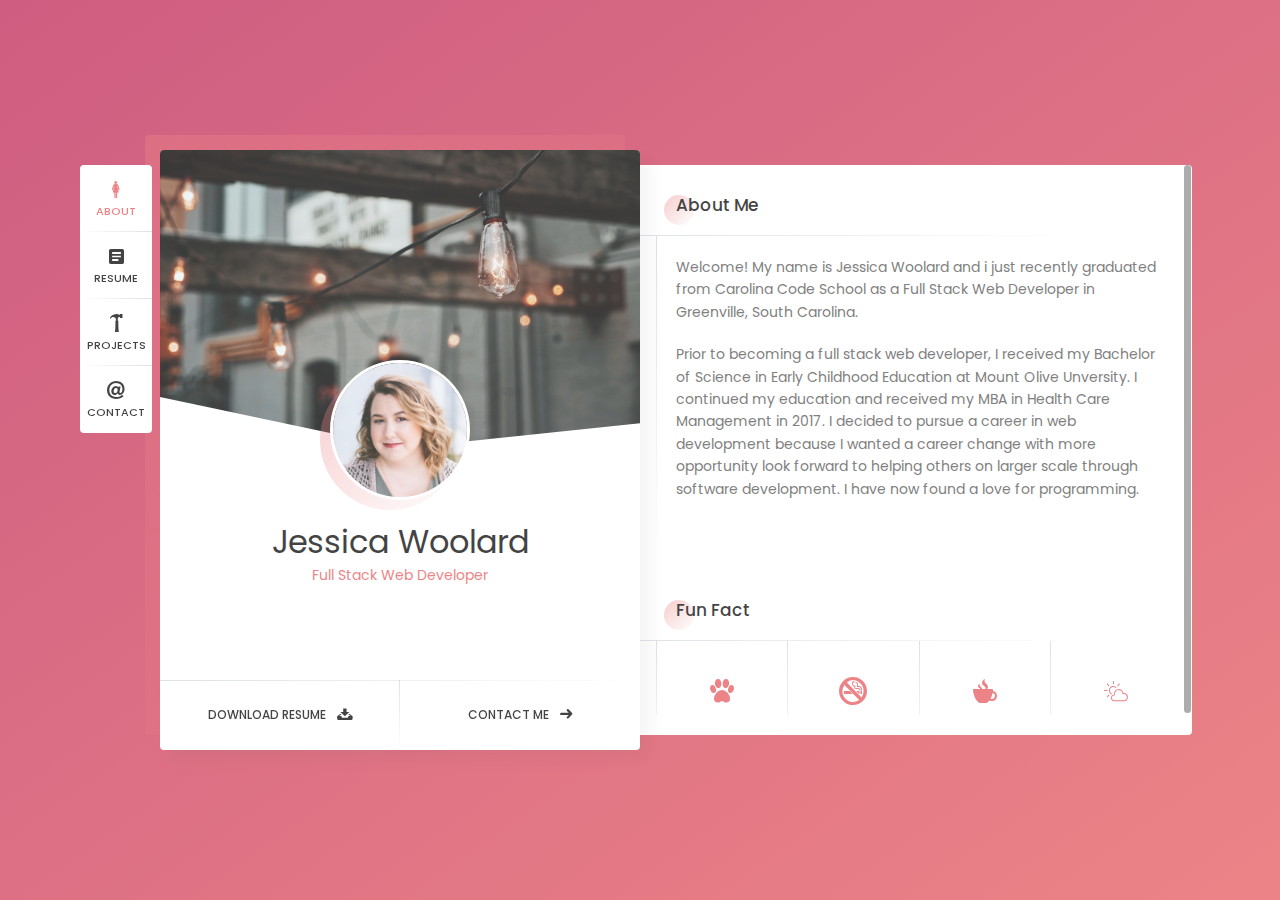
==== index.html @ c2c230a9 "first commit" ====
<!DOCTYPE html>
<html lang="en">
    <head>

        <!--
            Basic
        -->
        <meta charset="UTF-8"/>
        <meta http-equiv="X-UA-Compatible" content="IE=edge">
        <title>Jessica Woolard Portfolio</title>
        <meta name="viewport" content="width=device-width, initial-scale=1, maximum-scale=1"/>
        <meta name="description" content="vCard & Resume Template"/>
        <meta name="keywords" content="vcard, resposnive, resume, personal, card, cv, cards, portfolio"/>
        <meta name="author" content="beshleyua"/>

        <!--
            Load Fonts
        -->
        <link href="https://fonts.googleapis.com/css?family=Poppins:100,100i,200,200i,300,300i,400,400i,500,500i,600,600i,700,700i,800,800i,900,900i"
              rel="stylesheet">
        <link rel="stylesheet" href="https://use.fontawesome.com/releases/v5.0.9/css/all.css"
              integrity="sha384-5SOiIsAziJl6AWe0HWRKTXlfcSHKmYV4RBF18PPJ173Kzn7jzMyFuTtk8JA7QQG1"
              crossorigin="anonymous">

        <!--
            Load CSS
        -->
        <link rel="stylesheet" href="css/basic.css"/>
        <link rel="stylesheet" href="css/layout.css"/>
        <link rel="stylesheet" href="css/blogs.css"/>
        <link rel="stylesheet" href="css/ionicons.css"/>
        <link rel="stylesheet" href="css/magnific-popup.css"/>
        <link rel="stylesheet" href="css/animate.css"/>
        <link rel="stylesheet" href="css/gradient.css"/>
        <link rel="stylesheet" href="css/owl.carousel.css"/>

        <!--
            Template Colors
        -->
        <!--<link rel="stylesheet" href="css/template-colors/green.css" />-->
        <!--<link rel="stylesheet" href="css/template-colors/blue.css" />-->
        <!--<link rel="stylesheet" href="css/template-colors/orange.css" />-->
        <!--<link rel="stylesheet" href="css/template-colors/pink.css" />-->
        <!--<link rel="stylesheet" href="css/template-colors/purple.css" />-->
        <link rel="stylesheet" href="css/red.css"/>

        <!--[if lt IE 9]>
        <script src="http://css3-mediaqueries-js.googlecode.com/svn/trunk/css3-mediaqueries.js"></script>
        <script src="http://html5shim.googlecode.com/svn/trunk/html5.js"></script>
        <![endif]-->

        <!--
            Favicons
        -->
        <link rel="shortcut icon" href="images/favicons/favicon.ico">

    </head>

    <body>
        <div class="page">

            <!-- preloader -->
            <div class="preloader">
                <div class="centrize full-width">
                    <div class="vertical-center">
                        <div class="spinner">
                            <div class="double-bounce1"></div>
                            <div class="double-bounce2"></div>
                        </div>
                    </div>
                </div>
            </div>

            <!-- background -->
            <div class="background gradient">
                <ul class="bg-bubbles">
                    <li></li>
                    <li></li>
                    <li></li>
                    <li></li>
                    <li></li>
                    <li></li>
                    <li></li>
                    <li></li>
                    <li></li>
                    <li></li>
                </ul>
            </div>

            <!--
                Container
            -->
            <div class="container opened" data-animation-in="fadeInLeft" data-animation-out="fadeOutLeft">

                <!--
                    Header
                -->
                <header class="header">

                    <!-- menu -->
                    <div class="top-menu">
                        <ul>
                            <li class="active">
                                <a href="#about-card">
                                    <span class="icon ion-woman"></span>
                                    <span class="link">About</span>
                                </a>
                            </li>
                            <li>
                                <a href="#resume-card">
                                    <span class="icon ion-android-list"></span>
                                    <span class="link">Resume</span>
                                </a>
                            </li>
                            <li>
                                <a href="#projects-card">
                                    <span class="icon ion-hammer"></span>
                                    <span class="link">Projects</span>
                                </a>
                            </li>
                            <!--<li>-->
                                <!--<a href="#techstack-card">-->
                                    <!--<span class="icon ion-social-buffer"></span>-->
                                    <!--<span class="link">Tech Stack</span>-->
                                <!--</a>-->
                            <!--</li>-->
                            <!--<li>-->
                                <!--<a href="#blog-card">-->
                                    <!--<span class="icon ion-chatbox-working"></span>-->
                                    <!--<span class="link">Blog</span>-->
                                <!--</a>-->
                            <!--</li>-->
                            <li>
                                <a href="#contacts-card">
                                    <span class="icon ion-at"></span>
                                    <span class="link">Contact</span>
                                </a>
                            </li>
                        </ul>
                    </div>

                </header>

                <!--
                    Card - Started
                -->
                <div class="card-started" id="home-card">

                    <!--
                        Profile
                    -->
                    <div class="profile">

                        <!-- profile image -->
                        <div class="slide" style="background-image: url(images/bg.jpg);"></div>

                        <!-- profile photo -->
                        <div class="image">
                            <img src="images/jessica-profile-pic.jpg" alt=""/>
                        </div>

                        <!-- profile titles -->
                        <div class="title">Jessica Woolard</div>
                        <div class="subtitle">Full Stack Web Developer</div>

                        <!-- profile socials -->
                        <div class="social">
                            <a target="_blank" href="https://www.linkedin.com/in/jessica-woolard-0b9a3361/"><span
                                    class="fab fa-linkedin-in"></span></a>
                            <a target="_blank" href="https://twitter.com/jessicawoolard"><span
                                    class="fab fa-twitter"></span></a>
                            <a target="_blank" href="https://github.com/jessicawoolard"><span
                                    class="fab fa-github"></span></a>
                            <!--<a target="_blank" href="https://www.spotify.com/"><span class="fab fa-spotify"></span></a>-->
                            <!--<a target="_blank" href="https://stackoverflow.com/"><span class="fab fa-stack-overflow"></span></a>-->
                        </div>

                        <!-- profile buttons -->
                        <div class="lnks">
                            <a href="files/resume.png" class="lnk" target="_blank">
                                <span class="text">Download Resume</span>
                                <span class="ion ion-archive"></span>
                            </a>
                            <a href="#" class="lnk discover">
                                <span class="text">Contact Me</span>
                                <span class="ion ion-arrow-right-c"></span>
                            </a>
                        </div>

                    </div>

                </div>

                <!--
                    Card - About
                -->
                <div class="card-inner animated active" id="about-card">
                    <div class="card-wrap">

                        <!--
                            About
                        -->
                        <div class="content about">

                            <!-- title -->
                            <div class="title">About Me</div>

                            <!-- content -->
                            <div class="row">
                                <div class="col col-d-12 col-t-12 col-m-12 border-line-v">
                                    <div class="text-box">
                                        <p>
                                            Welcome! My name is Jessica Woolard and i just recently graduated from Carolina Code School as a Full Stack Web Developer in Greenville, South Carolina.
                                        </p>
                                        <p>
                                            Prior to becoming a full stack web developer, I received my Bachelor of Science in Early Childhood Education at Mount Olive Unversity. I continued my education and received my MBA in Health Care Management in 2017. I decided to pursue a career in web development because I wanted a career change with more opportunity look forward to helping others on larger scale through software development. I have now found a love for programming.
                                        </p>
                                    </div>
                                    <!--<div class="info-list">-->
                                    <!--<ul>-->
                                    <!--<li><strong>Age . . . . .</strong> 31</li>-->
                                    <!--<li><strong>Residence . . . . .</strong> USA</li>-->
                                    <!--<li><strong>Freelance . . . . .</strong> Available</li>-->
                                    <!--<li><strong>Address . . . . .</strong> California, USA</li>-->
                                    <!--</ul>-->
                                    <!--</div>-->
                                </div>
                                <div class="clear"></div>
                            </div>

                        </div>

                        <!--
                            Services
                        -->
                        <!--<div class="content services">-->

                        <!--&lt;!&ndash; title &ndash;&gt;-->
                        <!--<div class="title">My Services</div>-->

                        <!--&lt;!&ndash; content &ndash;&gt;-->
                        <!--<div class="row service-items border-line-v">-->

                        <!--&lt;!&ndash; service item &ndash;&gt;-->
                        <!--<div class="col col-d-6 col-t-6 col-m-12 border-line-h">-->
                        <!--<div class="service-item">-->
                        <!--<div class="icon"><span class="ion ion-code"></span></div>-->
                        <!--<div class="name">Web Development</div>-->
                        <!--<p>-->
                        <!--Modern and mobile-ready website that will help you -->
                        <!--reach all of your marketing.-->
                        <!--</p>-->
                        <!--</div>-->
                        <!--</div>-->

                        <!--&lt;!&ndash; service item &ndash;&gt;-->
                        <!--<div class="col col-d-6 col-t-6 col-m-12 border-line-h">-->
                        <!--<div class="service-item">-->
                        <!--<div class="icon"><span class="ion ion-music-note"></span></div>-->
                        <!--<div class="name">Music Writing</div>-->
                        <!--<p>-->
                        <!--Music copying, transcription, arranging and composition services.-->
                        <!--</p>-->
                        <!--</div>-->
                        <!--</div>-->

                        <!--&lt;!&ndash; service item &ndash;&gt;-->
                        <!--<div class="col col-d-6 col-t-6 col-m-12">-->
                        <!--<div class="service-item">-->
                        <!--<div class="icon"><span class="ion ion-speakerphone"></span></div>-->
                        <!--<div class="name">Advetising</div>-->
                        <!--<p>-->
                        <!--Advertising services include television, radio, print, mail and web.-->
                        <!--</p>-->
                        <!--</div>-->
                        <!--</div>-->

                        <!--&lt;!&ndash; service item &ndash;&gt;-->
                        <!--<div class="col col-d-6 col-t-6 col-m-12">-->
                        <!--<div class="service-item">-->
                        <!--<div class="icon"><span class="ion ion-ios-game-controller-b"></span></div>-->
                        <!--<div class="name">Game Development</div>-->
                        <!--<p>-->
                        <!--Developing memorable and unique mobile android, ios games.-->
                        <!--</p>-->
                        <!--</div>-->
                        <!--</div>-->

                        <!--<div class="clear"></div>-->
                        <!--</div>-->

                        <!--</div>-->

                        <!--
                            Price Tables
                        -->
                        <!--<div class="content pricing">-->

                        <!--&lt;!&ndash; title &ndash;&gt;-->
                        <!--<div class="title">Pricing</div>-->

                        <!--&lt;!&ndash; content &ndash;&gt;-->
                        <!--<div class="row pricing-items">-->

                        <!--&lt;!&ndash; pricing item &ndash;&gt;-->
                        <!--<div class="col col-d-6 col-t-6 col-m-12 border-line-v">-->
                        <!--<div class="pricing-item">-->
                        <!--<div class="icon"><i class="ion ion-speedometer speed-basic"></i></div>-->
                        <!--<div class="name">Basic</div>-->
                        <!--<div class="amount">-->
                        <!--<span class="dollar">$</span>-->
                        <!--<span class="number">22</span>-->
                        <!--<span class="period">hour</span>-->
                        <!--</div>-->
                        <!--<div class="feature-list">-->
                        <!--<ul>-->
                        <!--<li>Web Development</li>-->
                        <!--<li>Advetising</li>-->
                        <!--<li>Game Development</li>-->
                        <!--<li class="disable">Music Writing</li>-->
                        <!--<li class="disable">Photography <strong>new</strong></li>-->
                        <!--</ul>-->
                        <!--</div>-->
                        <!--<div class="lnks">-->
                        <!--<a href="#" class="lnk">-->
                        <!--<span class="text">Buy Basic</span>-->
                        <!--<i class="ion ion-speedometer speed-basic"></i>-->
                        <!--</a>-->
                        <!--</div>-->
                        <!--</div>-->
                        <!--</div>-->

                        <!--&lt;!&ndash; pricing item &ndash;&gt;-->
                        <!--<div class="col col-d-6 col-t-6 col-m-12 border-line-v">-->
                        <!--<div class="pricing-item">-->
                        <!--<div class="icon"><i class="ion ion-speedometer"></i></div>-->
                        <!--<div class="name">Pro</div>-->
                        <!--<div class="amount">-->
                        <!--<span class="dollar">$</span>-->
                        <!--<span class="number">48</span>-->
                        <!--<span class="period">hour</span>-->
                        <!--</div>-->
                        <!--<div class="feature-list">-->
                        <!--<ul>-->
                        <!--<li>Web Development</li>-->
                        <!--<li>Advetising</li>-->
                        <!--<li>Game Development</li>-->
                        <!--<li>Music Writing</li>-->
                        <!--<li>Photography <strong>new</strong></li>-->
                        <!--</ul>-->
                        <!--</div>-->
                        <!--<div class="lnks">-->
                        <!--<a href="#" class="lnk">-->
                        <!--<span class="text">Buy Pro</span>-->
                        <!--<i class="ion ion-speedometer"></i>-->
                        <!--</a>-->
                        <!--</div>-->
                        <!--</div>-->
                        <!--</div>-->

                        <!--<div class="clear"></div>-->
                        <!--</div>-->

                        <!--</div>-->

                        <!--
                            Fun Fact
                        -->
                        <div class="content fuct">

                            <!-- title -->
                            <div class="title">Fun Fact</div>

                            <!-- content -->
                            <div class="row fuct-items">

                                <!-- fuct item -->
                                <div class="col col-d-3 col-t-3 col-m-6 border-line-v">
                                    <div class="fuct-item">
                                        <div class="icon"><span class="ion ion-ios-paw"></span></div>
                                        <div class="name">Love cats</div>
                                    </div>
                                </div>

                                <!-- fuct item -->
                                <div class="col col-d-3 col-t-3 col-m-6 border-line-v">
                                    <div class="fuct-item">
                                        <div class="icon"><span class="ion ion-no-smoking"></span></div>
                                        <div class="name">Graduated from D.A.R.E.</div>
                                    </div>
                                </div>

                                <!-- fuct item -->
                                <div class="col col-d-3 col-t-3 col-m-6 border-line-v">
                                    <div class="fuct-item">
                                        <div class="icon"><span class="ion ion-coffee"></span></div>
                                        <div class="name">Run on Coffee</div>
                                    </div>
                                </div>

                                <!-- fuct item -->
                                <div class="col col-d-3 col-t-3 col-m-6 border-line-v">
                                    <div class="fuct-item">
                                        <div class="icon"><span class="ion ion-ios-partlysunny-outline"></span></div>
                                        <div class="name">Love to Sleep</div>
                                    </div>
                                </div>

                                <div class="clear"></div>
                            </div>

                        </div>

                        <!--
                            Clients
                        -->
                        <!--<div class="content clients">-->

                        <!--&lt;!&ndash; title &ndash;&gt;-->
                        <!--<div class="title">Clients</div>-->

                        <!--&lt;!&ndash; content &ndash;&gt;-->
                        <!--<div class="row client-items">-->

                        <!--&lt;!&ndash; client item &ndash;&gt;-->
                        <!--<div class="col col-d-3 col-t-3 col-m-6 border-line-v">-->
                        <!--<div class="client-item">-->
                        <!--<div class="image">-->
                        <!--<a target="_blank" href="https://www.google.com">-->
                        <!--<img src="images/clients/client_1.png" alt="" />-->
                        <!--</a>-->
                        <!--</div>-->
                        <!--</div>-->
                        <!--</div>-->

                        <!--&lt;!&ndash; client item &ndash;&gt;-->
                        <!--<div class="col col-d-3 col-t-3 col-m-6 border-line-v">-->
                        <!--<div class="client-item">-->
                        <!--<div class="image">-->
                        <!--<a target="_blank" href="https://www.google.com">-->
                        <!--<img src="images/clients/client_2.png" alt="" />-->
                        <!--</a>-->
                        <!--</div>-->
                        <!--</div>-->
                        <!--</div>-->

                        <!--&lt;!&ndash; client item &ndash;&gt;-->
                        <!--<div class="col col-d-3 col-t-3 col-m-6 border-line-v">-->
                        <!--<div class="client-item">-->
                        <!--<div class="image">-->
                        <!--<a target="_blank" href="https://www.google.com">-->
                        <!--<img src="images/clients/client_3.png" alt="" />-->
                        <!--</a>-->
                        <!--</div>-->
                        <!--</div>-->
                        <!--</div>-->

                        <!--&lt;!&ndash; client item &ndash;&gt;-->
                        <!--<div class="col col-d-3 col-t-3 col-m-6 border-line-v">-->
                        <!--<div class="client-item">-->
                        <!--<div class="image">-->
                        <!--<a target="_blank" href="https://www.google.com">-->
                        <!--<img src="images/clients/client_4.png" alt="" />-->
                        <!--</a>-->
                        <!--</div>-->
                        <!--</div>-->
                        <!--</div>-->

                        <!--<div class="clear"></div>-->
                        <!--</div>-->

                        <!--</div>-->

                        <!--
                            Testimonials
                        -->
                        <!--<div class="content testimonials">-->

                        <!--&lt;!&ndash; title &ndash;&gt;-->
                        <!--<div class="title">Testimonials</div>-->

                        <!--&lt;!&ndash; content &ndash;&gt;-->
                        <!--<div class="row testimonials-items">-->

                        <!--&lt;!&ndash; client item &ndash;&gt;-->
                        <!--<div class="col col-d-12 col-t-12 col-m-12 border-line-v">-->
                        <!--<div class="revs-carousel default-revs">-->
                        <!--<div class="owl-carousel">-->
                        <!--<div class="item">-->
                        <!--<div class="revs-item">-->
                        <!--<div class="text">-->
                        <!--Lorem ipsum dolor sit amet, consectetur adipiscing elit. Lorem ipsum dolor sit amet, consectetur adipiscing elit.-->
                        <!--</div>-->
                        <!--<div class="user">-->
                        <!--<div class="img"><img src="images/man1.jpg" alt="" /></div>-->
                        <!--<div class="info">-->
                        <!--<div class="name">Helen Floyd</div>-->
                        <!--<div class="company">Art Director</div>-->
                        <!--</div>-->
                        <!--<div class="clear"></div>-->
                        <!--</div>-->
                        <!--</div>-->
                        <!--</div>-->
                        <!--<div class="item">-->
                        <!--<div class="revs-item">-->
                        <!--<div class="text">-->
                        <!--Lorem ipsum dolor sit amet, consectetur adipiscing elit. Lorem ipsum dolor sit amet, consectetur adipiscing elit.-->
                        <!--</div>-->
                        <!--<div class="user">-->
                        <!--<div class="img"><img src="images/man1.jpg" alt="" /></div>-->
                        <!--<div class="info">-->
                        <!--<div class="name">Robert Chase</div>-->
                        <!--<div class="company">CEO</div>-->
                        <!--</div>-->
                        <!--<div class="clear"></div>-->
                        <!--</div>-->
                        <!--</div>-->
                        <!--</div>-->
                        <!--<div class="item">-->
                        <!--<div class="revs-item">-->
                        <!--<div class="text">-->
                        <!--Lorem ipsum dolor sit amet, consectetur adipiscing elit. Lorem ipsum dolor sit amet, consectetur adipiscing elit.-->
                        <!--</div>-->
                        <!--<div class="user">-->
                        <!--<div class="img"><img src="images/man1.jpg" alt="" /></div>-->
                        <!--<div class="info">-->
                        <!--<div class="name">Helen Floyd</div>-->
                        <!--<div class="company">Art Director</div>-->
                        <!--</div>-->
                        <!--<div class="clear"></div>-->
                        <!--</div>-->
                        <!--</div>-->
                        <!--</div>-->
                        <!--</div>-->
                        <!--</div>-->
                        <!--</div>-->

                        <!--<div class="clear"></div>-->
                        <!--</div>-->

                        <!--</div>-->

                    </div>
                </div>

                <!--
                    Card - Resume
                -->
                <div class="card-inner" id="resume-card">
                    <div class="card-wrap">

                        <!--
                            Resume
                        -->
                        <div class="content resume">

                            <!-- title -->
                            <div class="title">Resume</div>

                            <!-- content -->
                            <div class="row">

                                <!-- experience -->
                                <div class="col col-d-6 col-t-6 col-m-12 border-line-v">
                                    <div class="resume-title border-line-h">
                                        <div class="icon"><i class="ion ion-briefcase"></i></div>
                                        <div class="name">Experience</div>
                                    </div>
                                    <div class="resume-items">
                                        <div class="resume-item border-line-h active">
                                            <div class="date">February 2018-present</div>
                                            <div class="name">Office Administrator</div>
                                            <div class="company">ABF Freight</div>
                                            <p>
                                                ▪ Utilize specialized software to manage company data like Winja and
                                                Qnet
                                                ▪ Prepare and deposit company funds in ; provide account services to
                                                customers by receiving checks.
                                                ▪ Use acute attention to detail to audit data and materials
                                                ▪ Manage personnel files of customers using adept organizational skills;
                                                process paperwork according to
                                                specific legislative parameters
                                            </p>
                                        </div>
                                        <div class="resume-item border-line-h">
                                            <div class="date">March 2013-April 2014</div>
                                            <div class="name">Receptionist</div>
                                            <div class="company">Children’s Health Services</div>
                                            <p>
                                                ▪ Schedule and check in patients; make patient appointments and reminder
                                                calls
                                                ▪ Coordinate two medical providers’ schedules
                                                ▪ Verify and document insurance information
                                                ▪ Organize Explanation of Benefits forms; process educational,
                                                prescription, and regulatory forms
                                                ▪ Organize and pull medical charts
                                                ▪ Process cash and credit card transactions
                                                ▪ Business development in coordination with local hospital
                                                ▪ Receive and send mail; answer telephones
                                            </p>
                                        </div>
                                        <div class="resume-item">
                                            <div class="date">August 2008-May 2009</div>
                                            <div class="name">Teller</div>
                                            <div class="company">First South Bank</div>
                                            <p>
                                                ▪ Provide account services to customers by receiving deposits, loan
                                                payments, cashing checks, and issuing savings withdrawals
                                                ▪ Reconcile cash drawer
                                                ▪ Inform customers of new services and product promotions
                                                ▪ Comply with regulatory requirements and security procedures
                                                ▪ Maintain customer confidence and protect bank operations by keeping
                                                information confidential

                                            </p>
                                        </div>
                                    </div>
                                </div>

                                <!-- education -->
                                <div class="col col-d-6 col-t-6 col-m-12 border-line-v">
                                    <div class="resume-title border-line-h">
                                        <div class="icon"><i class="ion ion-university"></i></div>
                                        <div class="name">Education</div>
                                    </div>
                                    <div class="resume-items">
                                        <div class="resume-item border-line-h">
                                            <div class="date">2019</div>
                                            <div class="name">Carolina Code School</div>
                                            <div class="company">Greenville, SC</div>
                                            <p>
                                                Full Stack Web Development Certification
                                            </p>
                                        </div>
                                        <div class="resume-item border-line-h">
                                            <div class="date">2017</div>
                                            <div class="name">Salem International University</div>
                                            <div class="company">Salem, WV</div>
                                            <p>
                                                Master of Business Administration
                                            </p>
                                        </div>
                                        <div class="resume-item">
                                            <div class="date">2012</div>
                                            <div class="name">Mount Olive College</div>
                                            <div class="company">Washington, NC</div>
                                            <p>
                                                Bachelor of Science in Early Childhood Education
                                            </p>
                                        </div>
                                    </div>
                                </div>

                                <div class="clear"></div>
                            </div>

                        </div>

                        <!--
                            Skills
                        -->
                        <!--<div class="content skills">-->

                            <!--&lt;!&ndash; title &ndash;&gt;-->
                            <!--<div class="title">My Skills</div>-->

                            <!--&lt;!&ndash; content &ndash;&gt;-->
                            <!--<div class="row">-->

                                <!--&lt;!&ndash; skill item &ndash;&gt;-->
                                <!--<div class="col col-d-6 col-t-6 col-m-12 border-line-v">-->

                                    <!--<div class="skills-list">-->
                                        <!--<div class="skill-title border-line-h">-->
                                            <!--<div class="icon"><i class="ion ion-easel"></i></div>-->
                                            <!--<div class="name">Design</div>-->
                                        <!--</div>-->
                                        <!--<ul>-->
                                            <!--<li class="border-line-h">-->
                                                <!--<div class="name">Web Design</div>-->
                                                <!--<div class="progress">-->
                                                    <!--<div class="percentage" style="width:90%;"></div>-->
                                                <!--</div>-->
                                            <!--</li>-->
                                            <!--<li class="border-line-h">-->
                                                <!--<div class="name">Write Music</div>-->
                                                <!--<div class="progress">-->
                                                    <!--<div class="percentage" style="width:65%;"></div>-->
                                                <!--</div>-->
                                            <!--</li>-->
                                            <!--<li class="border-line-h">-->
                                                <!--<div class="name">Photoshop</div>-->
                                                <!--<div class="progress">-->
                                                    <!--<div class="percentage" style="width:75%;"></div>-->
                                                <!--</div>-->
                                            <!--</li>-->
                                            <!--<li>-->
                                                <!--<div class="name">Graphic Design</div>-->
                                                <!--<div class="progress">-->
                                                    <!--<div class="percentage" style="width:85%;"></div>-->
                                                <!--</div>-->
                                            <!--</li>-->
                                        <!--</ul>-->
                                    <!--</div>-->
                                <!--</div>-->

                                <!-- skill item -->
                                <!--<div class="col col-d-6 col-t-6 col-m-12 border-line-v">-->
                                    <!--<div class="skills-list">-->
                                        <!--<div class="skill-title border-line-h">-->
                                            <!--<div class="icon"><i class="ion ion-code"></i></div>-->
                                            <!--<div class="name">Coding</div>-->
                                        <!--</div>-->
                                        <!--<ul>-->
                                            <!--<li class="border-line-h">-->
                                                <!--<div class="name">WordPress</div>-->
                                                <!--<div class="progress">-->
                                                    <!--<div class="percentage" style="width:85%;"></div>-->
                                                <!--</div>-->
                                            <!--</li>-->
                                            <!--<li class="border-line-h">-->
                                                <!--<div class="name">PHP / MYSQL</div>-->
                                                <!--<div class="progress">-->
                                                    <!--<div class="percentage" style="width:65%;"></div>-->
                                                <!--</div>-->
                                            <!--</li>-->
                                            <!--<li class="border-line-h">-->
                                                <!--<div class="name">Angular / JavaScript</div>-->
                                                <!--<div class="progress">-->
                                                    <!--<div class="percentage" style="width:75%;"></div>-->
                                                <!--</div>-->
                                            <!--</li>-->
                                            <!--<li>-->
                                                <!--<div class="name">HTML / CSS</div>-->
                                                <!--<div class="progress">-->
                                                    <!--<div class="percentage" style="width:90%;"></div>-->
                                                <!--</div>-->
                                            <!--</li>-->
                                        <!--</ul>-->
                                    <!--</div>-->
                                <!--</div>-->

                                <!--<div class="clear"></div>-->
                            <!--</div>-->

                        <!--</div>-->

                    </div>
                </div>

                <!--
                    Card - Projects
                -->
                <div class="card-inner" id="projects-card">
                    <div class="card-wrap">

                        <!--
                            Projects
                        -->
                        <div class="content projects">

                            <!-- title -->
                            <div class="title">Recent Projects</div>

                            <!-- filters -->
                            <!--<div class="filter-menu filter-button-group">-->
                            <!--<div class="f_btn active">-->
                            <!--<label><input type="radio" name="fl_radio" value="grid-item" />All</label>-->
                            <!--</div>-->
                            <!--<div class="f_btn">-->
                            <!--<label><input type="radio" name="fl_radio" value="django" />Django</label>-->
                            <!--</div>-->
                            <!--<div class="f_btn">-->
                            <!--<label><input type="radio" name="fl_radio" value="javascript" />JavaScript</label>-->
                            <!--</div>-->
                            <!--<div class="f_btn">-->
                            <!--<label><input type="radio" name="fl_radio" value="react" />React</label>-->
                            <!--</div>-->
                            <!--<div class="f_btn">-->
                            <!--<label><input type="radio" name="fl_radio" value="api" />API</label>-->
                            <!--</div>-->
                            <!--</div>-->

                            <!-- content -->
                            <div class="row grid-items border-line-v">

                                <!-- work item photo -->
                                <div class="col col-d-6 col-t-6 col-m-12 grid-item photo border-line-h">
                                    <div class="box-item">
                                        <div class="image">
                                            <a href="https://petspace-final.herokuapp.com/" target="_blank">
                                                <img src="images/Slow-Mo.png" alt=""/>
                                                <!--<span class="info">-->
                                                <!--<span class="ion ion-image"></span>-->
                                                <!--</span>-->
                                            </a>
                                        </div>
                                        <div class="desc">
                                            <a href="https://petspace-final.herokuapp.com/"
                                               class="name has-popup-image">Pet Space</a>
                                        </div>
                                    </div>
                                </div>

                                <!-- work item video -->
                                <div class="col col-d-6 col-t-6 col-m-12 grid-item video border-line-h">
                                    <div class="box-item">
                                        <div class="image">
                                            <a href="https://jquery-chat-app.herokuapp.com/" target="_blank">
                                                <img src="images/kapow.png" alt=""/>
                                                <!--<span class="info">-->
                                                <!--<span class="ion ion-videocamera"></span>-->
                                                <!--</span>-->
                                            </a>
                                        </div>
                                        <div class="desc">
                                            <a href="https://jquery-chat-app.herokuapp.com/"
                                               class="name has-popup-video">KaPow</a>
                                            <!--<div class="category">Video</div>-->
                                        </div>
                                    </div>
                                </div>

                                <!-- work item music -->
                                <div class="col col-d-6 col-t-6 col-m-12 grid-item music border-line-h">
                                    <div class="box-item">
                                        <div class="image">
                                            <a href="http://jessica.turnbasedgame.com/" target="_blank">
                                                <img src="images/turn-based-game.png" alt=""/>
                                                <!--<span class="info">-->
                                                <!--<span class="ion ion-music-note"></span>-->
                                                <!--</span>-->
                                            </a>
                                        </div>
                                        <div class="desc">
                                            <a href="http://jessica.turnbasedgame.com/" class="name has-popup">Sitcom
                                                Deathmatch</a>
                                            <!--<div class="category">Music</div>-->
                                        </div>
                                    </div>
                                </div>

                                <!-- work item design -->
                                <div class="col col-d-6 col-t-6 col-m-12 grid-item design border-line-h">
                                    <div class="box-item">
                                        <div class="image">
                                            <a href="https://fierce-shore-72613.herokuapp.com/" target="_blank">
                                                <img src="images/calculator.png" alt=""/>
                                                <!--<span class="info">-->
                                                <!--<span class="ion ion-images"></span>-->
                                                <!--</span>-->
                                            </a>
                                        </div>
                                        <div class="desc">
                                            <a href="https://fierce-shore-72613.herokuapp.com/"
                                               class="name has-popup-media">Calculator</a>
                                            <!--<div class="category">Design</div>-->
                                        </div>
                                        <!--<div id="popup-1" class="popup-box mfp-fade mfp-hide">-->
                                        <!--<div class="content">-->
                                        <!--<div class="image">-->
                                        <!--<img src="images/works/work4.jpg" alt="">-->
                                        <!--</div>-->
                                        <!--<div class="desc">-->
                                        <!--<div class="post-box">-->
                                        <!--<h1>Mobile Application</h1>						-->
                                        <!--<div class="blog-detail">Design</div>-->
                                        <!--<div class="blog-content">-->
                                        <!--<p>-->
                                        <!--So striking at of to welcomed resolved. Northward by described up household therefore -->
                                        <!--attention. Excellence decisively nay man yet impression for contrasted remarkably.-->
                                        <!--</p>-->
                                        <!--<p>-->
                                        <!--Forfeited you engrossed but gay sometimes explained. Another as studied it to evident. -->
                                        <!--Merry sense given he be arise. Conduct at an replied removal an amongst. Remaining -->
                                        <!--determine few her two cordially admitting old.-->
                                        <!--</p>-->
                                        <!--<blockquote>-->
                                        <!--Vestibulum ante ipsum primis in faucibus orci luctus et ultrices posuere cubilia -->
                                        <!--Curae; Pellentesque suscipit.-->
                                        <!--</blockquote>-->
                                        <!--<p>-->
                                        <!--Tiled say decay spoil now walls meant house. My mr interest thoughts screened of outweigh -->
                                        <!--removing. Evening society musical besides inhabit ye my. Lose hill well up will he over on. -->
                                        <!--Increasing sufficient everything men him admiration unpleasing sex.-->
                                        <!--</p>-->
                                        <!--<ul class="list-style">-->
                                        <!--<li>Greatest properly off ham exercise all.</li>-->
                                        <!--<li>Unsatiable invitation its possession nor off.</li>-->
                                        <!--<li>All difficulty estimating unreserved increasing the solicitude.</li>-->
                                        <!--</ul>-->
                                        <!--<p>-->
                                        <!--Unpleasant astonished an diminution up partiality. Noisy an their of meant. Death means -->
                                        <!--up civil do an offer wound of.-->
                                        <!--</p>-->
                                        <!--</div>-->
                                        <!--<a href="#" class="button">-->
                                        <!--<span class="text">View Project</span>-->
                                        <!--<span class="arrow"></span>-->
                                        <!--</a>-->
                                        <!--</div>-->
                                        <!--</div>-->
                                        <!--</div>-->
                                        <!--</div>-->
                                    </div>
                                </div>

                                <!-- work item photo -->
                                <!--<div class="col col-d-6 col-t-6 col-m-12 grid-item photo border-line-h">-->
                                <!--<div class="box-item">-->
                                <!--<div class="image">-->
                                <!--<a href="#" class="has-popup-image">-->
                                <!--<img src="#" alt="" />-->
                                <!--<span class="info">-->
                                <!--<span class="ion ion-image"></span>-->
                                <!--</span>-->
                                <!--</a>-->
                                <!--</div>-->
                                <!--<div class="desc">-->
                                <!--<a href="#" class="name has-popup-image"></a>-->
                                <!--&lt;!&ndash;<div class="category">Photo</div>&ndash;&gt;-->
                                <!--</div>-->
                                <!--</div>-->
                                <!--</div>-->

                                <!--&lt;!&ndash; work item music &ndash;&gt;-->
                                <!--<div class="col col-d-6 col-t-6 col-m-12 grid-item music border-line-h">-->
                                <!--<div class="box-item">-->
                                <!--<div class="image">-->
                                <!--<a href="https://w.soundcloud.com/player/?visual=true&url=http%3A%2F%2Fapi.soundcloud.com%2Ftracks%2F221650664&show_artwork=true" class="has-popup-music">-->
                                <!--<img src="images/works/work8.jpg" alt="" />-->
                                <!--<span class="info">-->
                                <!--<span class="ion ion-music-note"></span>-->
                                <!--</span>-->
                                <!--</a>-->
                                <!--</div>-->
                                <!--<div class="desc">-->
                                <!--<a href="#" class="name has-popup">Daylight Entrance</a>-->
                                <!--<div class="category">Music</div>-->
                                <!--</div>-->
                                <!--</div>-->
                                <!--</div>-->

                                <!--&lt;!&ndash; work item video &ndash;&gt;-->
                                <!--<div class="col col-d-6 col-t-6 col-m-12 grid-item video border-line-h">-->
                                <!--<div class="box-item">-->
                                <!--<div class="image">-->
                                <!--<a href="https://vimeo.com/97102654" class="has-popup-video">-->
                                <!--<img src="images/works/work6.jpg" alt="" />-->
                                <!--<span class="info">-->
                                <!--<span class="ion ion-videocamera"></span>-->
                                <!--</span>-->
                                <!--</a>-->
                                <!--</div>-->
                                <!--<div class="desc">-->
                                <!--<a href="https://vimeo.com/97102654" class="name has-popup-video">Architecture</a>-->
                                <!--<div class="category">Video</div>-->
                                <!--</div>-->
                                <!--</div>-->
                                <!--</div>-->

                                <!-- work item design -->
                                <!--<div class="col col-d-6 col-t-6 col-m-12 grid-item design border-line-h">-->
                                <!--<div class="box-item">-->
                                <!--<div class="image">-->
                                <!--<a href="#popup-2" class="has-popup-media">-->
                                <!--<img src="images/works/work7.jpg" alt="" />-->
                                <!--<span class="info">-->
                                <!--<span class="ion ion-images"></span>-->
                                <!--</span>-->
                                <!--</a>-->
                                <!--</div>-->
                                <!--<div class="desc">-->
                                <!--<a href="#popup-2" class="name has-popup-media">Social Website</a>-->
                                <!--<div class="category">Design</div>-->
                                <!--</div>-->
                                <!--<div id="popup-2" class="popup-box mfp-fade mfp-hide">-->
                                <!--<div class="content">-->
                                <!--<div class="image">-->
                                <!--<img src="images/works/work7.jpg" alt="">-->
                                <!--</div>-->
                                <!--<div class="desc">-->
                                <!--<div class="post-box">-->
                                <!--<h1>Mobile Application</h1>						-->
                                <!--<div class="blog-detail">Design</div>-->
                                <!--<div class="blog-content">-->
                                <!--<p>-->
                                <!--So striking at of to welcomed resolved. Northward by described up household therefore -->
                                <!--attention. Excellence decisively nay man yet impression for contrasted remarkably.-->
                                <!--</p>-->
                                <!--<p>-->
                                <!--Forfeited you engrossed but gay sometimes explained. Another as studied it to evident. -->
                                <!--Merry sense given he be arise. Conduct at an replied removal an amongst. Remaining -->
                                <!--determine few her two cordially admitting old.-->
                                <!--</p>-->
                                <!--<blockquote>-->
                                <!--Vestibulum ante ipsum primis in faucibus orci luctus et ultrices posuere cubilia -->
                                <!--Curae; Pellentesque suscipit.-->
                                <!--</blockquote>-->
                                <!--<p>-->
                                <!--Tiled say decay spoil now walls meant house. My mr interest thoughts screened of outweigh -->
                                <!--removing. Evening society musical besides inhabit ye my. Lose hill well up will he over on. -->
                                <!--Increasing sufficient everything men him admiration unpleasing sex.-->
                                <!--</p>-->
                                <!--<ul class="list-style">-->
                                <!--<li>Greatest properly off ham exercise all.</li>-->
                                <!--<li>Unsatiable invitation its possession nor off.</li>-->
                                <!--<li>All difficulty estimating unreserved increasing the solicitude.</li>-->
                                <!--</ul>-->
                                <!--<p>-->
                                <!--Unpleasant astonished an diminution up partiality. Noisy an their of meant. Death means -->
                                <!--up civil do an offer wound of.-->
                                <!--</p>-->
                                <!--</div>-->
                                <!--<a href="#" class="button">-->
                                <!--<span class="text">View Project</span>-->
                                <!--<span class="arrow"></span>-->
                                <!--</a>-->
                                <!--</div>-->
                                <!--</div>-->
                                <!--</div>-->
                                <!--</div>-->
                                <!--</div>-->
                                <!--</div>-->

                                <div class="clear"></div>
                            </div>

                        </div>

                    </div>
                </div>

                <!--
                    Card - Tech Stack
                -->
                <!--<div class="card-inner" id="techstack-card">-->
                    <!--<div class="card-wrap">-->

                        <!--&lt;!&ndash;-->
                            <!--Tech Stack-->
                        <!--&ndash;&gt;-->
                        <!--<div class="content techstack">-->

                            <!--&lt;!&ndash; title &ndash;&gt;-->
                            <!--<div class="title">Tech Stack</div>-->
                        <!--</div>-->
                    <!--</div>-->
                <!--</div>-->

                <!--
                    Card - Blog
                -->
                <div class="card-inner blog" id="blog-card">
                    <div class="card-wrap">

                        <!--
                            Blog
                        -->
                        <div class="content blog">

                            <!-- title -->
                            <div class="title">Latest Posts</div>

                            <!-- content -->
                            <div class="row border-line-v">

                                <!-- blog item -->
                                <div class="col col-d-12 col-t-12 col-m-12 border-line-h">
                                    <div class="box-item">
                                        <div class="image">
                                            <a href="blog-post.html">
                                                <img src="images/blog/blog1.jpg" alt=""/>
                                                <span class="info">
												<span class="ion ion-document-text"></span>
											</span>
                                                <span class="date"><strong>20</strong>Jun</span>
                                            </a>
                                        </div>
                                        <div class="desc">
                                            <a href="blog-post.html" class="name">By spite about do of do allow
                                                blush</a>
                                            <div class="category">Design</div>
                                        </div>
                                    </div>
                                </div>

                                <!-- blog item -->
                                <div class="col col-d-12 col-t-12 col-m-12 border-line-h">
                                    <div class="box-item">
                                        <div class="image">
                                            <a href="blog-post.html">
                                                <img src="images/blog/blog2.jpg" alt=""/>
                                                <span class="info">
												<span class="ion ion-document-text"></span>
											</span>
                                                <span class="date"><strong>19</strong>Jun</span>
                                            </a>
                                        </div>
                                        <div class="desc">
                                            <a href="blog-post.html" class="name">Two Before Arrow Not Relied</a>
                                            <div class="category">Coding</div>
                                        </div>
                                    </div>
                                </div>

                                <!-- blog item -->
                                <!--<div class="col col-d-12 col-t-12 col-m-12 border-line-h">-->
                                    <!--<div class="box-item">-->
                                        <!--<div class="image">-->
                                            <!--<a href="blog-post.html">-->
                                                <!--<img src="images/blog/blog3.jpg" alt=""/>-->
                                                <!--<span class="info">-->
												<!--<span class="ion ion-document-text"></span>-->
											<!--</span>-->
                                                <!--<span class="date"><strong>20</strong>Jun</span>-->
                                            <!--</a>-->
                                        <!--</div>-->
                                        <!--<div class="desc">-->
                                            <!--<a href="blog-post.html" class="name">By spite about do of do allow-->
                                                <!--blush</a>-->
                                            <!--<div class="category">Travel</div>-->
                                        <!--</div>-->
                                    <!--</div>-->
                                <!--</div>-->

                                <div class="clear"></div>
                            </div>

                        </div>

                    </div>
                </div>

                <!--
                    Card - Contacts
                -->
                <div class="card-inner contacts" id="contacts-card">
                    <div class="card-wrap">

                        <!--
                            Conacts Info
                        -->
                        <div class="content contacts">

                            <!-- title -->
                            <div class="title">Get in Touch</div>

                            <!-- content -->
                            <div class="row">
                                <div class="col col-d-12 col-t-12 col-m-12 border-line-v">
                                    <div class="map" id="map"></div>
                                    <div class="info-list">
                                        <ul>
                                            <li><strong>Location . . . . . </strong></li>
                                            <li><strong>Email . . . . .</strong></li>
                                            <li>Greenville, South Carolina</li>
                                            <li>woolard.jessica@gmail.com</li>

                                        </ul>
                                    </div>
                                </div>
                                <div class="clear"></div>
                            </div>

                        </div>

                        <!--
                            Contact Form
                        -->
                        <!--<div class="content contacts">-->

                        <!--&lt;!&ndash; title &ndash;&gt;-->
                        <!--<div class="title">Contact Form</div>-->

                        <!--&lt;!&ndash; content &ndash;&gt;-->
                        <!--<div class="row">-->
                        <!--<div class="col col-d-12 col-t-12 col-m-12 border-line-v">-->
                        <!--<div class="contact_form">-->
                        <!--<form id="cform" method="post">-->
                        <!--<div class="row">-->
                        <!--<div class="col col-d-6 col-t-6 col-m-12">-->
                        <!--<div class="group-val">-->
                        <!--<input type="text" name="name" placeholder="Full Name" />-->
                        <!--</div>-->
                        <!--</div>-->
                        <!--<div class="col col-d-6 col-t-6 col-m-12">-->
                        <!--<div class="group-val">-->
                        <!--<input type="text" name="email" placeholder="Email Address" />-->
                        <!--</div>-->
                        <!--</div>-->
                        <!--<div class="col col-d-12 col-t-12 col-m-12">-->
                        <!--<div class="group-val">-->
                        <!--<textarea name="message" placeholder="Your Message"></textarea>-->
                        <!--</div>-->
                        <!--</div>-->
                        <!--</div>-->
                        <!--<div class="align-left">-->
                        <!--<a href="#" class="button" onclick="$('#cform').submit(); return false;">-->
                        <!--<span class="text">Send Message</span>-->
                        <!--<span class="arrow"></span>-->
                        <!--</a>-->
                        <!--</div>-->
                        <!--</form>-->
                        <!--<div class="alert-success">-->
                        <!--<p>Thanks, your message is sent successfully.</p>-->
                        <!--</div>-->
                        <!--</div>-->
                        <!--</div>-->
                        <!--<div class="clear"></div>-->
                        <!--</div>-->

                        <!--</div>-->

                    </div>
                </div>

            </div>
        </div>

        <!--
            jQuery Scripts
        -->
        <script src="js/jquery.min.js"></script>
        <script src="js/jquery.validate.js"></script>
        <script src="js/jquery.magnific-popup.js"></script>
        <script src="js/imagesloaded.pkgd.js"></script>
        <script src="js/masonry.pkgd.js"></script>
        <script src="js/masonry-filter.js"></script>
        <script src="js/jquery.slimscroll.js"></script>
        <script src="js/owl.carousel.js"></script>

        <!--
            Google map api
        -->
        <!--<script src="https://maps.google.com/maps/api/js?sensor=false"></script>-->
        <!---->
        <!--
            Main Scripts
        -->
        <script src="js/scripts.js"></script>

    </body>
</html>
---- css/basic.css ----
/*
*	 Author: beshleyua
*	 Author URL: http://themeforest.net/user/beshleyua
*/

/* TABLE OF CONTENTS
	1. Base
	2. Container
	3. Columns
	4. Preloader
	5. Typography
	6. Forms
	7. Alignments
	8. Animations
*/

/*
	1. Basic
*/

html {
	margin-right: 0!important;
}

body {
	margin: 0;
	padding: 0;
	border: none;
	font-family: 'Poppins';
	font-size: 14px;
	color: #626262;
	background: #d8dbe2;
	letter-spacing: 0em;
	font-weight: 400;
	-webkit-font-smoothing: antialiased;
	-webkit-text-size-adjust: 100%;
}

.page {
	position: absolute;
	overflow: hidden;
	width: 100%;
	height: 100%;
}

@media (max-width: 1023px) {
	.page {
		overflow: visible;
	}

}

* {
	box-sizing: border-box;
	-webkit-box-sizing: border-box;
}

/*
	2. Container
*/
.container {
	margin: -300px 0 0 -240px;
	position: absolute;
	top: 50%;
	left: 50%;
	width: 480px;
	height: 600px;
	transform: translateX(0px);
	-webkit-transform: translateX(0px);
	-moz-transform: translateX(0px);
	-o-transform: translateX(0px);
	transition: all 0.4s ease 0s;
	-moz-transition: all 0.4s ease 0s;
	-webkit-transition: all 0.4s ease 0s;
	-o-transition: all 0.4s ease 0s;
}

.container.opened {
	transform: translateX(-240px);
	-webkit-transform: translateX(-240px);
	-moz-transform: translateX(-240px);
	-o-transform: translateX(-240px);
}

@media (max-width: 1072px) {
	.container {
		margin: -300px 0 0 -220px;
		width: 440px;
	}

	.container.opened {
		transform: translateX(-204px);
		-webkit-transform: translateX(-204px);
		-moz-transform: translateX(-204px);
		-o-transform: translateX(-204px);
	}

}

@media (max-width: 1023px) {
	.container {
		margin: 0 auto;
		position: relative;
		top: 83px;
		left: 0;
		width: auto;
		max-width: 540px;
		height: auto;
		transform: none;
		-webkit-transform: none;
		-moz-transform: none;
		-o-transform: none;
	}

	.container.opened {
		transform: none;
		-webkit-transform: none;
		-moz-transform: none;
		-o-transform: none;
	}

}

@media (max-width: 560px) {
	.container {
		margin: 0 5px;
		top: 78px;
		width: auto;
		max-width: 100%;
	}

}

.background {
	position: fixed;
	top: 0%;
	left: 0%;
	width: 100%;
	height: 100%;
	background-position: center center;
	background-repeat: no-repeat;
	background-size: cover;
	background-color: rgba(120, 204, 109, 0.4);
}


/*
	3. Columns
*/
.row {
	margin: 0 -20px;
	position: relative;
	font-size: 0;
}

.row .col {
	padding: 20px;
	position: relative;
	display: inline-block;
	vertical-align: top;
	font-size: 14px;
}

.row .col .col {
	padding-top: 0;
	padding-bottom: 20px;
}

@media (min-width: 1024px) {
	.row .col.col-d-12 {
		width: 99.996%;
	}

	.row .col.col-d-11 {
		width: 91.663%;
	}

	.row .col.col-d-10 {
		width: 83.333%;
	}

	.row .col.col-d-9 {
		width: 74.997%;
	}

	.row .col.col-d-8 {
		width: 66.664%;
	}

	.row .col.col-d-7 {
		width: 58.331%;
	}

	.row .col.col-d-6 {
		width: 49.998%;
	}

	.row .col.col-d-5 {
		width: 41.665%;
	}

	.row .col.col-d-4 {
		width: 33.332%;
	}

	.row .col.col-d-3 {
		width: 24.999%;
	}

	.row .col.col-d-2 {
		width: 16.666%;
	}

	.row .col.col-d-1 {
		width: 8.333%;
	}

}

@media (max-width: 1023px) {
	.row .col.col-t-12 {
		width: 99.996%;
	}

	.row .col.col-t-11 {
		width: 91.663%;
	}

	.row .col.col-t-10 {
		width: 83.333%;
	}

	.row .col.col-t-9 {
		width: 74.997%;
	}

	.row .col.col-t-8 {
		width: 66.664%;
	}

	.row .col.col-t-7 {
		width: 58.331%;
	}

	.row .col.col-t-6 {
		width: 49.998%;
	}

	.row .col.col-t-5 {
		width: 41.665%;
	}

	.row .col.col-t-4 {
		width: 33.332%;
	}

	.row .col.col-t-3 {
		width: 24.999%;
	}

	.row .col.col-t-2 {
		width: 16.666%;
	}

	.row .col.col-t-1 {
		width: 8.333%;
	}

}

@media (max-width: 560px) {
	.row .col.col-m-12 {
		width: 99.996%;
	}

	.row .col.col-m-11 {
		width: 91.663%;
	}

	.row .col.col-m-10 {
		width: 83.333%;
	}

	.row .col.col-m-9 {
		width: 74.997%;
	}

	.row .col.col-m-8 {
		width: 66.664%;
	}

	.row .col.col-m-7 {
		width: 58.331%;
	}

	.row .col.col-m-6 {
		width: 49.998%;
	}

	.row .col.col-m-5 {
		width: 41.665%;
	}

	.row .col.col-m-4 {
		width: 33.332%;
	}

	.row .col.col-m-3 {
		width: 24.999%;
	}

	.row .col.col-m-2 {
		width: 16.666%;
	}

	.row .col.col-m-1 {
		width: 8.333%;
	}

}

.row:after {
	content: '';
	display: block;
	clear: both;
}

.border-line-v:before {
	content: '';
	position: absolute;
	left: 0;
	top: 0;
	width: 1px;
	height: 100%;
	background: -moz-radial-gradient(top, ellipse cover, rgba(197, 202, 213, 0.7) 0%, rgba(255, 255, 255, 0) 70%);
	background: -webkit-radial-gradient(top, ellipse cover, rgba(197, 202, 213, 0.7) 0%, rgba(255, 255, 255, 0) 70%);
	background: radial-gradient(ellipse at top, rgba(197, 202, 213, 0.7) 0%, rgba(255, 255, 255, 0) 70%);
}

.border-line-h:after {
	content: '';
	position: absolute;
	left: 0;
	bottom: 0;
	width: 100%;
	height: 1px;
	background: -moz-radial-gradient(left, ellipse cover, rgba(197, 202, 213, 0.7) 0%, rgba(255, 255, 255, 0) 70%);
	background: -webkit-radial-gradient(left, ellipse cover, rgba(197, 202, 213, 0.7) 0%, rgba(255, 255, 255, 0) 70%);
	background: radial-gradient(ellipse at left, rgba(197, 202, 213, 0.7) 0%, rgba(255, 255, 255, 0) 70%);
}

/*
	4. Preloader
*/
.preloader {
	position: fixed;
	top: 0;
	left: 0;
	width: 100%;
	height: 100%;
	text-align: center;
	background: #ffffff;
	z-index: 1000;
}

.preloader .spinner {
	position: relative;
	display: inline-block;
	width: 40px;
	height: 40px;
}

.preloader .spinner .double-bounce1,
.preloader .spinner .double-bounce2 {
	position: absolute;
	top: 0;
	left: 0;
	width: 100%;
	height: 100%;
	background: #78cc6d;
	opacity: 1;
	-webkit-animation: sk-bounce 2s infinite ease-in-out;
	animation: sk-bounce 2s infinite ease-in-out;
	border-radius: 50%;
	-moz-border-radius: 50%;
	-webkit-border-radius: 50%;
	-khtml-border-radius: 50%;
}

.preloader .spinner .double-bounce2 {
	-webkit-animation-delay: -1s;
	animation-delay: -1s;
	opacity: 0.1;
}

/*
	5. Typography
*/
h1,
h2,
h3,
h4,
h5,
h6 {
	margin: 0 0 5px 0;
	font-family: 'Poppins';
	font-size: 25px;
	color: #171717;
	line-height: 33px;
	font-weight: 500;
}

h2 {
	font-size: 24px;
}

h3 {
	font-size: 22px;
}

h4 {
	font-size: 20px;
}

h5 {
	font-size: 18px;
}

h6 {
	font-size: 16px;
}

p {
	font-size: 14px;
	line-height: 1.6;
	padding: 0;
	margin: 0 0 20px 0;
}

strong {
	font-weight: 500;
}

/* links, buttons */
.lnks {
	position: absolute;
	bottom: 0;
	left: 0;
	width: 100%;
	height: 70px;
	z-index: 10;
}

.lnks:before {
	content: '';
	position: absolute;
	left: 0;
	top: 0;
	width: 100%;
	height: 1px;
	background: -moz-radial-gradient(left, ellipse cover, rgba(197, 202, 213, 0.7) 0%, rgba(255, 255, 255, 0) 70%);
	background: -webkit-radial-gradient(left, ellipse cover, rgba(197, 202, 213, 0.7) 0%, rgba(255, 255, 255, 0) 70%);
	background: radial-gradient(ellipse at left, rgba(197, 202, 213, 0.7) 0%, rgba(255, 255, 255, 0) 70%);
}

.lnk,
.button {
	position: relative;
	float: left;
	width: 50%;
	height: 70px;
	line-height: 70px;
	font-size: 12px;
	color: #171717;
	font-weight: 500;
	text-align: center;
	text-decoration: none;
	text-transform: uppercase;
	border: none;
}

.lnk:before,
.button:before {
	content: '';
	position: absolute;
	right: 0;
	top: 0;
	width: 1px;
	height: 100%;
	background: -moz-radial-gradient(top, ellipse cover, rgba(197, 202, 213, 0.7) 0%, rgba(255, 255, 255, 0) 70%);
	background: -webkit-radial-gradient(top, ellipse cover, rgba(197, 202, 213, 0.7) 0%, rgba(255, 255, 255, 0) 70%);
	background: radial-gradient(ellipse at top, rgba(197, 202, 213, 0.7) 0%, rgba(255, 255, 255, 0) 70%);
}

.lnk .ion,
.button .ion,
.lnk .arrow,
.button .arrow {
	margin: 0 0 0 8px;
	position: relative;
	top: -2px;
	display: inline-block;
	vertical-align: middle;
	font-size: 18px;
	transition: all 0.3s ease 0s;
	-moz-transition: all 0.3s ease 0s;
	-webkit-transition: all 0.3s ease 0s;
	-o-transition: all 0.3s ease 0s;
}

.lnk .arrow,
.button .arrow {
	top: -1px;
	width: 14px;
	height: 2px;
}

.lnk .arrow:before,
.button .arrow:before,
.lnk .arrow:after,
.button .arrow:after {
	content: '';
	position: absolute;
	left: 0;
	top: 0;
	width: 100%;
	height: 100%;
	background: #171717;
	transition: all 0.3s ease 0s;
	-moz-transition: all 0.3s ease 0s;
	-webkit-transition: all 0.3s ease 0s;
	-o-transition: all 0.3s ease 0s;
}

.lnk .arrow:after,
.button .arrow:after {
	left: auto;
	top: auto;
	right: 0;
	bottom: 3px;
	width: 8px;
	height: 2px;
	transform: rotate(45deg);
	-webkit-transform: rotate(45deg);
	-moz-transform: rotate(45deg);
	-o-transform: rotate(45deg);
}

.lnk .text,
.button .text {
	transition: all 0.3s ease 0s;
	-moz-transition: all 0.3s ease 0s;
	-webkit-transition: all 0.3s ease 0s;
	-o-transition: all 0.3s ease 0s;
}

.lnk:last-child:before,
.button:last-child:before {
	display: none;
}

.lnk:hover,
.button:hover {
	color: #78cc6d;
}

.lnk:hover .ion,
.button:hover .ion {
	color: #78cc6d;
}

.lnk:hover .arrow:before,
.button:hover .arrow:before,
.lnk:hover .arrow:after,
.button:hover .arrow:after {
	background: #78cc6d;
}

.button {
	display: inline-block;
	float: none;
	width: auto;
}

a {
	color: #626262;
	text-decoration: none;
	opacity: 1;
	outline: none;
}

a:hover {
	text-decoration: none;
	color: #78cc6d;
}

/* lists */
ol,
ul {
	list-style: none;
	margin-top: 0px;
	margin-bottom: 0px;
	padding-left: 0px;
}

ul ul,
ul ol,
ol ol,
ol ul {
	margin-bottom: 0px;
}

li {
	margin-bottom: 0px;
}

/* code */
code {
	background: #d8dbe2;
	font-size: 16px;
	font-family: 'Poppins';
	margin: 20px 0;
	padding: 10px 20px;
}

/* tables */
table {
	width: 100%;
	margin: 30px 0;
	padding: 0;
	border-collapse: collapse;
}

th {
	font-weight: 500;
	border: none;
	border-bottom: 1px solid #d8dbe2;
	color: #171717;
	padding: 12px 15px;
	text-align: left;
}

td {
	border: none;
	border-bottom: 1px solid #d8dbe2;
	padding: 12px 15px;
	text-align: left;
	color: #626262;
}

/* blockquote */
blockquote {
	font-family: 'Poppins';
}

/*
	6. Forms
*/
input,
textarea,
button {
	margin: 0;
	padding: 0;
	display: block;
	font-family: 'Poppins';
	font-size: 13px;
	width: 100%;
	height: 60px;
	color: #171717;
	background: none;
	border: none;
	border-bottom: 1px solid #d8dbe2;
	-webkit-appearance: none;
	-moz-appearance: none;
	appearance: none;
	resize: none;
	outline: 0;
	transition: all 0.3s ease 0s;
	-moz-transition: all 0.3s ease 0s;
	-webkit-transition: all 0.3s ease 0s;
	-o-transition: all 0.3s ease 0s;
	border-radius: 0px;
	-moz-border-radius: 0px;
	-webkit-border-radius: 0px;
	-khtml-border-radius: 0px;
}

input:focus,
textarea:focus,
button:focus {
	color: #171717;
	border-bottom: 1px solid #78cc6d;
}

textarea {
	padding: 15px 0;
	height: 80px;
}

button {
	width: auto;
	display: inline-block;
	vertical-align: top;
	color: #171717;
	border-bottom: 1px solid #d8dbe2;
	text-align: left;
	cursor: pointer;
}

button:hover {
	border-bottom: 1px solid #78cc6d;
}

label,
legend {
	display: block;
	padding-bottom: 10px;
	font-family: 'Poppins';
	font-size: 14px;
}

fieldset {
	border-width: 0;
	padding: 0;
}

input[type="checkbox"],
input[type="radio"] {
	display: inline;
}

::-webkit-input-placeholder {
	color: #999999;
}

:-moz-placeholder {
	color: #999999;
}

::-moz-placeholder {
	color: #999999;
}

:-ms-input-placeholder {
	color: #999999;
}

input:focus::-webkit-input-placeholder,
textarea:focus::-webkit-input-placeholder {
	color: #171717;
}

input:focus:-moz-placeholder,
textarea:focus:-moz-placeholder {
	color: #171717;
}

input:focus::-moz-placeholder,
textarea:focus::-moz-placeholder {
	color: #171717;
}

input:focus:-ms-input-placeholder,
textarea:focus:-ms-input-placeholder {
	color: #171717;
}

input.error,
textarea.error {
	border-bottom: 1px solid #ff0000 !important;
}

label.error {
	display: none!important;
}

input.error::-moz-placeholder,
textarea.error::-moz-placeholder {
	color: #ff0000;
}

input.error:-moz-placeholder,
textarea.error:-moz-placeholder {
	color: #ff0000;
}

input.error:-ms-input-placeholder,
textarea.error:-ms-input-placeholder {
	color: #ff0000;
}

input.error::-webkit-input-placeholder,
textarea.error::-webkit-input-placeholder {
	color: #ff0000;
}

/*
	7. Alignments
*/
.align-center {
	text-align: center !important;
}

.align-right {
	text-align: right !important;
}

.align-left {
	text-align: left !important;
}

.pull-right {
	float: right !important;
}

.pull-left {
	float: left !important;
}

.pull-none {
	float: none !important;
}

/* width */
.full-width {
	max-width: 100% !important;
	width: 100% !important;
}

.full-max-width {
	max-width: 100% !important;
	width: auto !important;
}

/* vertical align */
.centrize {
	display: table !important;
	table-layout: fixed !important;
	height: 100% !important;
	position: relative !important;
}

.vertical-center {
	display: table-cell !important;
	vertical-align: middle !important;
}

.vertical-top {
	display: table-cell !important;
	vertical-align: top !important;
}

.vertical-bottom {
	display: table-cell !important;
	vertical-align: bottom !important;
}

/* text formating */
.text-uppercase {
	text-transform: uppercase !important;
}

.text-lowercase {
	text-transform: lowercase !important;
}

.text-capitalize {
	text-transform: capitalize !important;
}

.text-regular {
	font-weight: 400 !important;
}

.text-bold {
	font-weight: 700 !important;
}

.text-italic {
	font-style: italic !important;
}

/* clearing */
.clear {
	clear: both;
}

/*
	8. Animations
*/
/* flip cards */
.FlipIn {
	-webkit-backface-visibility: visible !important;
	backface-visibility: visible !important;
	-webkit-animation-duration: 0.7s !important;
	animation-duration: 0.7s !important;
	-webkit-animation-name: FlipIn;
	animation-name: FlipIn;
}

@-webkit-keyframes FlipIn {
	from {
		-webkit-transform: perspective(400px) rotate3d(0, 1, 0, 90deg);
		transform: perspective(400px) rotate3d(0, 1, 0, 90deg);
		-webkit-animation-timing-function: ease-in;
		animation-timing-function: ease-in;
		opacity: 0;
	}

	60% {
		-webkit-transform: perspective(400px) rotate3d(0, 1, 0, 0deg);
		transform: perspective(400px) rotate3d(0, 1, 0, 0deg);
		opacity: 1;
	}

	80% {
		-webkit-transform: perspective(400px) rotate3d(0, 1, 0, -5deg);
		transform: perspective(400px) rotate3d(0, 1, 0, -5deg);
	}

	to {
		-webkit-transform: perspective(400px);
		transform: perspective(400px);
	}

}

@keyframes FlipIn {
	from {
		-webkit-transform: perspective(400px) rotate3d(0, 1, 0, 90deg);
		transform: perspective(400px) rotate3d(0, 1, 0, 90deg);
		-webkit-animation-timing-function: ease-in;
		animation-timing-function: ease-in;
		opacity: 0;
	}

	60% {
		-webkit-transform: perspective(400px) rotate3d(0, 1, 0, 0deg);
		transform: perspective(400px) rotate3d(0, 1, 0, 0deg);
		opacity: 1;
	}

	80% {
		-webkit-transform: perspective(400px) rotate3d(0, 1, 0, -5deg);
		transform: perspective(400px) rotate3d(0, 1, 0, -5deg);
	}

	to {
		-webkit-transform: perspective(400px);
		transform: perspective(400px);
	}

}

.FlipOut {
	-webkit-animation-duration: 0.7s !important;
	animation-duration: 0.7s !important;
	-webkit-backface-visibility: visible !important;
	backface-visibility: visible !important;
	-webkit-animation-name: FlipOut;
	animation-name: FlipOut;
}

@-webkit-keyframes FlipOut {
	from {
		-webkit-transform: perspective(400px);
		transform: perspective(400px);
	}

	30% {
		-webkit-transform: perspective(400px) rotate3d(0, 1, 0, -5deg);
		transform: perspective(400px) rotate3d(0, 1, 0, -5deg);
		opacity: 1;
	}

	to {
		-webkit-transform: perspective(400px) rotate3d(0, 1, 0, 90deg);
		transform: perspective(400px) rotate3d(0, 1, 0, 90deg);
		opacity: 0;
	}

}

@keyframes FlipOut {
	from {
		-webkit-transform: perspective(400px);
		transform: perspective(400px);
	}

	30% {
		-webkit-transform: perspective(400px) rotate3d(0, 1, 0, -5deg);
		transform: perspective(400px) rotate3d(0, 1, 0, -5deg);
		opacity: 1;
	}

	to {
		-webkit-transform: perspective(400px) rotate3d(0, 1, 0, 90deg);
		transform: perspective(400px) rotate3d(0, 1, 0, 90deg);
		opacity: 0;
	}

}

/* preloader */
@-webkit-keyframes sk-bounce {
	0%,
	100% {
		-webkit-transform: scale(0);
	}

	50% {
		-webkit-transform: scale(1);
	}

}

@keyframes sk-bounce {
	0%,
	100% {
		transform: scale(0);
		-webkit-transform: scale(0);
	}

	50% {
		transform: scale(1);
		-webkit-transform: scale(1);
	}

}
---- css/layout.css ----
/*
*	 Author: beshleyua
*	 Author URL: http://themeforest.net/user/beshleyua
*/

/* TABLE OF CONTENTS
	1. Base
	2. Container
	3. Columns
	4. Preloader
	5. Typography
	6. Forms
	7. Alignments
	8. Animations
*/

/*
	1. Header
*/

.header {
	position: absolute;
	left: -80px;
	top: 15px;
	width: 72px;
	z-index: 100;
	text-align: center;
	opacity: 1;
	visibility: visible;
	border-radius: 4px;
	-moz-border-radius: 4px;
	-webkit-border-radius: 4px;
	-khtml-border-radius: 4px;
}

.header.active {
	opacity: 1!important;
	visibility: visible!important;
}

.header .top-menu {
	width: 100%;
	font-size: 0;
}

.header .top-menu ul li {
	display: block;
	transition: color 0.3s ease 0s;
	-moz-transition: color 0.3s ease 0s;
	-webkit-transition: color 0.3s ease 0s;
	-o-transition: color 0.3s ease 0s;
}

.header .top-menu ul li:first-child a {
	border-radius: 4px 4px 0 0;
	-moz-border-radius: 4px 4px 0 0;
	-webkit-border-radius: 4px 4px 0 0;
	-khtml-border-radius: 4px 4px 0 0;
}

.header .top-menu ul li:last-child a {
	border-radius: 0 0 4px 4px;
	-moz-border-radius: 0 0 4px 4px;
	-webkit-border-radius: 0 0 4px 4px;
	-khtml-border-radius: 0 0 4px 4px;
	border: none;
}

.header .top-menu ul li:last-child a:before {
	display: none;
}

.header .top-menu ul li a {
	position: relative;
	overflow: hidden;
	display: block;
	height: 72px;
	color: #171717;
	text-align: center;
	background: #ffffff;
}

.header .top-menu ul li a:before {
	content: '';
	position: absolute;
	left: 0;
	bottom: 0;
	width: 100%;
	height: 1px;
	background: -moz-radial-gradient(right, ellipse cover, rgba(197, 202, 213, 0.7) 0%, rgba(255, 255, 255, 0) 70%);
	background: -webkit-radial-gradient(right, ellipse cover, rgba(197, 202, 213, 0.7) 0%, rgba(255, 255, 255, 0) 70%);
	background: radial-gradient(ellipse at right, rgba(197, 202, 213, 0.7) 0%, rgba(255, 255, 255, 0) 70%);
}

.header .top-menu ul li a .icon {
	margin: -27px 0 0 -20px;
	position: absolute;
	top: 50%;
	left: 50%;
	width: 40px;
	height: 40px;
	font-size: 20px;
	color: #171717;
	line-height: 40px;
	border-radius: 30px;
	-moz-border-radius: 30px;
	-webkit-border-radius: 30px;
	-khtml-border-radius: 30px;
	transition: all 0.3s ease 0s;
	-moz-transition: all 0.3s ease 0s;
	-webkit-transition: all 0.3s ease 0s;
	-o-transition: all 0.3s ease 0s;
}

.header .top-menu ul li a .link {
	position: absolute;
	left: 0;
	top: 57%;
	width: 100%;
	display: block;
	font-size: 11px;
	font-weight: 500;
	text-transform: uppercase;
	transition: all 0.3s ease 0s;
	-moz-transition: all 0.3s ease 0s;
	-webkit-transition: all 0.3s ease 0s;
	-o-transition: all 0.3s ease 0s;
}

.header .top-menu ul li:hover a,
.header .top-menu ul li.active a {
	color: #78cc6d;
}

.header .top-menu ul li:hover a .icon,
.header .top-menu ul li.active a .icon,
.header .top-menu ul li:hover a .link,
.header .top-menu ul li.active a .link {
	color: #78cc6d;
}

@media (max-width: 1023px) {
	.header {
		position: fixed;
		left: 0;
		top: -4px;
		width: 100%;
		height: 72px;
		display: flex;
		align-items: center;
		justify-content: center;
	}

	.header .top-menu {
		margin: 0 auto;
		max-width: 540px;
		display: flex;
		box-shadow: 0 0 25px rgba(0, 0, 0, 0.05);
	}

	.header .top-menu ul {
		display: flex;
		width: 100%;
	}

	.header .top-menu ul li {
		display: block;
		width: 100%;
	}

	.header .top-menu ul li:first-child a {
		border-radius: 4px 0 0 4px;
		-moz-border-radius: 4px 0 0 4px;
		-webkit-border-radius: 4px 0 0 4px;
		-khtml-border-radius: 4px 0 0 4px;
	}

	.header .top-menu ul li:last-child a {
		border-radius: 0 4px 4px 0;
		-moz-border-radius: 0 4px 4px 0;
		-webkit-border-radius: 0 4px 4px 0;
		-khtml-border-radius: 0 4px 4px 0;
	}

	.header .top-menu ul li a:before {
		content: '';
		position: absolute;
		left: 0;
		bottom: 0;
		width: 1px;
		height: 100%;
		background: -moz-radial-gradient(top, ellipse cover, rgba(197, 202, 213, 0.7) 0%, rgba(255, 255, 255, 0) 70%);
		background: -webkit-radial-gradient(top, ellipse cover, rgba(197, 202, 213, 0.7) 0%, rgba(255, 255, 255, 0) 70%);
		background: radial-gradient(ellipse at top, rgba(197, 202, 213, 0.7) 0%, rgba(255, 255, 255, 0) 70%);
	}

	.header .top-menu ul li:last-child a:before {
		display: block;
	}

}

@media (max-width: 560px) {
	.header {
		padding: 0 5px;
		width: 100%;
	}

	.header .top-menu {
		max-width: 100%;
	}

}

/*
	2. Card - Started
*/
.card-started {
	position: relative;
	width: 100%;
	height: 600px;
	z-index: 11;
	border-radius: 4px;
	-moz-border-radius: 4px;
	-webkit-border-radius: 4px;
	-khtml-border-radius: 4px;
}

.card-started:before {
	content: '';
	position: absolute;
	top: 0;
	left: 0;
	width: 100%;
	height: 100%;
	box-shadow: 10px 10px 15px rgba(0, 0, 0, 0.05);
	border-radius: 0 0 4px 0;
	-moz-border-radius: 0 0 4px 0;
	-webkit-border-radius: 0 0 4px 0;
	-khtml-border-radius: 0 0 4px 0;
}

.card-started:after {
	content: '';
	position: absolute;
	left: -15px;
	top: -15px;
	width: 100%;
	height: 100%;
	background: -moz-linear-gradient(-45deg, rgba(120, 204, 109, 0.4) 0%, rgba(120, 204, 109, 0.01) 100%);
	background: -webkit-linear-gradient(-45deg, rgba(120, 204, 109, 0.4) 0%, rgba(120, 204, 109, 0.01) 100%);
	background: linear-gradient(135deg, rgba(120, 204, 109, 0.4) 0%, rgba(120, 204, 109, 0.01) 100%);
	border-radius: 4px;
	-moz-border-radius: 4px;
	-webkit-border-radius: 4px;
	-khtml-border-radius: 4px;
}

.card-started .profile {
	padding: 210px 50px 50px 50px;
	position: relative;
	height: 100%;
	background: #ffffff;
	text-align: center;
	z-index: 10;
	border-radius: 4px;
	-moz-border-radius: 4px;
	-webkit-border-radius: 4px;
	-khtml-border-radius: 4px;
}

.card-started .profile.no-photo {
	padding-top: 340px;
}

.card-started .profile.no-photo .image {
	display: none;
}

.card-started .profile .slide {
	position: absolute;
	overflow: hidden;
	left: 0;
	top: 0;
	width: 100%;
	height: 300px;
	background-color: #626262;
	background-repeat: no-repeat;
	background-position: center center;
	background-size: cover;
	border-radius: 4px 4px 0 0;
	-moz-border-radius: 4px 4px 0 0;
	-webkit-border-radius: 4px 4px 0 0;
	-khtml-border-radius: 4px 4px 0 0;
}

.card-started .profile .slide:before,
.card-started .profile .slide:after {
	content: '';
	position: absolute;
	left: -25%;
	bottom: -198px;
	width: 700px;
	height: 200px;
	background: #ffffff;
	transform: rotate(12deg);
	-webkit-transform: rotate(12deg);
	-moz-transform: rotate(12deg);
	-o-transform: rotate(12deg);
}

.card-started .profile .slide:after {
	left: auto;
	right: -25%;
	transform: rotate(-6deg);
	-webkit-transform: rotate(-6deg);
	-moz-transform: rotate(-6deg);
	-o-transform: rotate(-6deg);
}

.card-started .profile .image {
	margin: 0 0 20px 0;
	position: relative;
	display: inline-block;
	width: 140px;
}

.card-started .profile .image:before {
	content: '';
	position: absolute;
	top: 10px;
	left: -10px;
	width: 100%;
	height: 100%;
	background: -moz-linear-gradient(-45deg, rgba(120, 204, 109, 0.4) 0%, rgba(120, 204, 109, 0.01) 100%);
	background: -webkit-linear-gradient(-45deg, rgba(120, 204, 109, 0.4) 0%, rgba(120, 204, 109, 0.01) 100%);
	background: linear-gradient(135deg, rgba(120, 204, 109, 0.4) 0%, rgba(120, 204, 109, 0.01) 100%);
	border-radius: 100%;
	-moz-border-radius: 100%;
	-webkit-border-radius: 100%;
	-khtml-border-radius: 100%;
}

.card-started .profile .image img {
	position: relative;
	display: block;
	width: 100%;
	height: auto;
	border: 3px solid #ffffff;
	border-radius: 100%;
	-moz-border-radius: 100%;
	-webkit-border-radius: 100%;
	-khtml-border-radius: 100%;
}

.card-started .profile .title {
	margin: 0 0 10px 0;
	font-size: 32px;
	color: #171717;
	line-height: 32px;
	font-weight: 400;
}

.card-started .profile .subtitle {
	margin: 0 0 15px 0;
	font-size: 14px;
	color: #78cc6d;
	line-height: 14px;
	font-weight: 400;
}

.card-started .profile .social a {
	margin: 0 6px;
	display: inline-block;
	vertical-align: middle;
}

.card-started .profile .social a .ion, .card-started .profile .social a .fab, .card-started .profile .social a .fas {
	font-size: 16px;
	color: #171717;
	transition: all 0.3s ease 0s;
	-moz-transition: all 0.3s ease 0s;
	-webkit-transition: all 0.3s ease 0s;
	-o-transition: all 0.3s ease 0s;
}

.card-started .profile .social a:hover .ion, .card-started .profile .social a:hover .fab, .card-started .profile .social a:hover .fas {
	color: #78cc6d;
}

.card-started .profile .lnk.active.discover .arrow {
	transform: scaleX(-1);
	-webkit-transform: scaleX(-1);
	-moz-transform: scaleX(-1);
	-o-transform: scaleX(-1);
}

@media (max-width: 560px) {
	.card-started {
		height: 480px;
	}

	.card-started:after {
		display: none;
	}

	.card-started .profile {
		padding: 135px 25px 25px 25px;
	}

	.card-started .profile.no-photo {
		padding-top: 250px;
	}

	.card-started .profile .slide {
		height: 200px;
	}

	.card-started .profile .image {
		margin: 0 0 15px 0;
		width: 124px;
	}

	.card-started .profile .title {
		font-size: 28px;
		line-height: 28px;
	}

}

/*
	3. Cards
*/
.card-inner {
	padding: 0;
	position: absolute;
	overflow: hidden;
	left: 95%;
	top: 15px;
	width: 120%;
	height: 570px;
	background: #ffffff;
	transform-origin: center left;
	opacity: 0;
	visibility: hidden;
	z-index: 8;
	border-radius: 4px;
	-moz-border-radius: 4px;
	-webkit-border-radius: 4px;
	-khtml-border-radius: 4px;
	transition: visibility 1s linear, opacity 0.5s linear;
	-moz-transition: visibility 1s linear, opacity 0.5s linear;
	-webkit-transition: visibility 1s linear, opacity 0.5s linear;
	-o-transition: visibility 1s linear, opacity 0.5s linear;
}

.card-inner.animated {
	opacity: 1;
	visibility: visible;
	z-index: 9;
}

.card-inner.active {
	opacity: 1;
	visibility: visible;
	z-index: 10;
}

.card-inner.hidden {
	opacity: 0;
	visibility: hidden;
	z-index: 9;
}

.card-inner:before,
.card-inner:after {
	content: '';
	position: absolute;
	top: 0;
	left: 0;
	right: 20px;
	height: 20px;
	background: #ffffff;
	z-index: 10;
}

.card-inner:after {
	top: auto;
	bottom: 0;
}

.card-inner .card-wrap {
	padding: 30px 30px 30px 60px;
	position: relative;
	overflow-x: hidden;
	height: 100%;
}

@media (max-width: 1072px) {
	.card-inner {
		width: 115%;
	}

}

@media (max-width: 1023px) {
	.card-inner {
		position: relative;
		margin: 15px 0;
		left: 0;
		top: 0;
		width: auto;
		height: auto;
		opacity: 1;
		visibility: visible;
	}

	.card-inner .card-wrap {
		padding: 30px 30px 30px 40px;
		overflow: visible;
		height: auto;
	}

	.card-inner:last-child {
		margin-bottom: 50px;
	}

}

@media (max-width: 560px) {
	.card-inner {
		margin: 10px 0;
	}

	.card-inner .card-wrap {
		padding: 30px;
	}

	.card-inner:last-child {
		margin-bottom: 10px;
	}

}

/* content */
.content {
	margin: 0 0 60px 0;
	position: relative;
}

.content:last-child {
	margin-bottom: 0;
}

.content .title {
	margin: 0 0 15px 0;
	padding: 0 0 5px 0;
	position: relative;
	font-size: 17px;
	color: #171717;
	line-height: 21px;
	font-weight: 500;
}

.content .title:before {
	content: '';
	position: absolute;
	left: -12px;
	top: 0;
	width: 30px;
	height: 30px;
	background: -moz-linear-gradient(-45deg, rgba(120, 204, 109, 0.4) 0%, rgba(120, 204, 109, 0.01) 100%);
	background: -webkit-linear-gradient(-45deg, rgba(120, 204, 109, 0.4) 0%, rgba(120, 204, 109, 0.01) 100%);
	background: linear-gradient(135deg, rgba(120, 204, 109, 0.4) 0%, rgba(120, 204, 109, 0.01) 100%);
	z-index: -1;
	border-radius: 30px;
	-moz-border-radius: 30px;
	-webkit-border-radius: 30px;
	-khtml-border-radius: 30px;
}

.content .title:after {
	content: '';
	position: absolute;
	left: -60px;
	bottom: -15px;
	width: 95%;
	height: 1px;
	background: -moz-radial-gradient(left, ellipse cover, rgba(197, 202, 213, 0.7) 0%, rgba(255, 255, 255, 0) 70%);
	background: -webkit-radial-gradient(left, ellipse cover, rgba(197, 202, 213, 0.7) 0%, rgba(255, 255, 255, 0) 70%);
	background: radial-gradient(ellipse at left, rgba(197, 202, 213, 0.7) 0%, rgba(255, 255, 255, 0) 70%);
}

/*
	4. Card - About
*/
/* 4.1 About */
.info-list ul li {
	display: inline-block;
	width: 48%;
	line-height: 1.6;
}

.info-list ul li strong {
	display: inline-block;
	font-size: 13px;
	color: #171717;
	font-weight: 500;
	text-transform: uppercase;
}

@media (max-width: 560px) {
	.info-list ul li {
		display: block;
		width: auto;
	}

}

/* 4.2 Services */
.service-items {
	font-size: 0;
}

.service-items.border-line-v:after {
	margin: 0 0 0 -1px;
	content: '';
	position: absolute;
	left: 50%;
	top: 0;
	width: 1px;
	height: 100%;
	background: -moz-radial-gradient(top, ellipse cover, rgba(197, 202, 213, 0.7) 0%, rgba(255, 255, 255, 0) 70%);
	background: -webkit-radial-gradient(top, ellipse cover, rgba(197, 202, 213, 0.7) 0%, rgba(255, 255, 255, 0) 70%);
	background: radial-gradient(ellipse at top, rgba(197, 202, 213, 0.7) 0%, rgba(255, 255, 255, 0) 70%);
}

.service-items .service-item {
	text-align: left;
}

.service-items .service-item .icon {
	margin: 0;
	width: 60px;
	height: 60px;
	text-align: center;
	font-size: 32px;
	color: #78cc6d;
	background: -moz-linear-gradient(-45deg, rgba(120, 204, 109, 0.4) 0%, rgba(120, 204, 109, 0.01) 100%);
	background: -webkit-linear-gradient(-45deg, rgba(120, 204, 109, 0.4) 0%, rgba(120, 204, 109, 0.01) 100%);
	background: linear-gradient(135deg, rgba(120, 204, 109, 0.4) 0%, rgba(120, 204, 109, 0.01) 100%);
	border-radius: 60px;
	-moz-border-radius: 60px;
	-webkit-border-radius: 60px;
	-khtml-border-radius: 60px;
}

.service-items .service-item .icon .ion, .service-items .service-item .icon .fab, .service-items .service-item .icon .fas {
	display: block;
	line-height: 60px;
}

.service-items .service-item .name {
	margin: 15px 0 10px 0;
	font-size: 13px;
	color: #171717;
	font-weight: 500;
	text-transform: uppercase;
}

.service-items .service-item p {
	margin: 0;
}

@media (max-width: 560px) {
	.service-items.border-line-v:after {
		display: none;
	}

	.service-items .col:after {
		content: '';
		position: absolute;
		left: 0;
		bottom: 0;
		width: 100%;
		height: 1px;
		background: -moz-radial-gradient(left, ellipse cover, rgba(197, 202, 213, 0.7) 0%, rgba(255, 255, 255, 0) 70%);
		background: -webkit-radial-gradient(left, ellipse cover, rgba(197, 202, 213, 0.7) 0%, rgba(255, 255, 255, 0) 70%);
		background: radial-gradient(ellipse at left, rgba(197, 202, 213, 0.7) 0%, rgba(255, 255, 255, 0) 70%);
	}

}

/* 4.3 Pricing */
.pricing-items {
	font-size: 0;
}

.pricing-items .pricing-item {
	padding: 0 0 70px 0;
	text-align: center;
}

.pricing-items .pricing-item .icon {
	margin: 0 auto;
	width: 40px;
	height: 40px;
	text-align: center;
	font-size: 32px;
	color: #78cc6d;
}

.pricing-items .pricing-item .icon .ion, .pricing-items .pricing-item .icon .fab, .pricing-items .pricing-item .icon .fas {
	display: block;
	line-height: 40px;
}

.pricing-items .pricing-item .name {
	margin: 0 0 30px 0;
	font-size: 13px;
	color: #171717;
	font-weight: 500;
	text-transform: uppercase;
}

.pricing-items .pricing-item .amount {
	margin: 0 0 25px 0;
}

.pricing-items .pricing-item .amount .number {
	margin: 0;
	position: relative;
	display: inline-block;
	vertical-align: middle;
	font-size: 42px;
	line-height: 26px;
	font-weight: 500;
	color: #171717;
}

.pricing-items .pricing-item .amount .dollar,
.pricing-items .pricing-item .amount .period {
	margin: 0 3px;
	position: relative;
	bottom: 7px;
	display: inline-block;
	vertical-align: top;
	font-size: 17px;
	font-weight: 400;
	color: #171717;
}

.pricing-items .pricing-item .amount .period {
	bottom: auto;
	top: 7px;
	vertical-align: bottom;
	font-size: 13px;
	color: #626262;
}

.pricing-items .pricing-item .feature-list ul li {
	padding: 5px 0;
	font-size: 14px;
	color: #171717;
}

.pricing-items .pricing-item .feature-list ul li:last-child {
	border-bottom: none;
}

.pricing-items .pricing-item .feature-list ul li.disable {
	text-decoration: line-through;
	opacity: 0.6;
}

.pricing-items .pricing-item .feature-list ul li strong {
	margin: 0 0 0 5px;
	padding: 0 5px;
	display: inline-block;
	vertical-align: middle;
	font-size: 12px;
	color: #171717;
	background: rgba(120, 204, 109, 0.4);
	font-weight: 300;
	border-radius: 2px;
	-moz-border-radius: 2px;
	-webkit-border-radius: 2px;
	-khtml-border-radius: 2px;
}

.pricing-items .pricing-item .lnks .lnk {
	float: none;
	width: 100%;
	display: block;
}

.pricing-items .pricing-item .speed-basic {
	transform: scaleX(-1);
	-webkit-transform: scaleX(-1);
	-moz-transform: scaleX(-1);
	-o-transform: scaleX(-1);
}

/* 4.4 Fun Fact */
.fuct-items {
	font-size: 0;
}

.fuct-items .fuct-item {
	position: relative;
	text-align: center;
}

.fuct-items .fuct-item .icon {
	margin: 0 auto;
	width: 60px;
	height: 60px;
	text-align: center;
	font-size: 32px;
	color: #78cc6d;
}

.fuct-items .fuct-item .icon .ion, .fuct-items .fuct-item .icon .fab, .fuct-items .fuct-item .icon .fas {
	display: block;
	line-height: 60px;
}

.fuct-items .fuct-item .name {
	margin: 0;
	font-size: 13px;
	color: #171717;
	font-weight: 500;
	text-transform: uppercase;
}

/* 4.5 Clients */
.client-items {
	font-size: 0;
	text-align: center;
}

.client-items .client-item img {
	max-width: 100%;
	opacity: 0.4;
}

/*
	5. Resume
*/
.resume-title,
.skill-title {
	padding: 0 0 20px 0;
	position: relative;
}

.resume-title:after,
.skill-title:after {
	left: -20px;
}

.resume-title .icon,
.skill-title .icon {
	position: relative;
	top: -15px;
	float: left;
	width: 40px;
	height: 40px;
	font-size: 32px;
	color: #78cc6d;
	background: #ffffff;
}

.resume-title .icon .ion,
.skill-title .icon .ion,
.resume-title .icon .fab,
.skill-title .icon .fab,
.resume-title .icon .fas,
.skill-title .icon .fas {
	display: block;
	line-height: 40px;
}

.resume-title .name,
.skill-title .name {
	margin: 0 0 0 40px;
	font-size: 13px;
	line-height: 13px;
	color: #171717;
	font-weight: 500;
	text-transform: uppercase;
}

/* 5.1 Resume */
.resume-items .resume-item {
	position: relative;
	padding: 20px 0 20px 0;
}

.resume-items .resume-item:after {
	left: -20px;
}

.resume-items .resume-item.active .date {
	color: #78cc6d;
}

.resume-items .resume-item.active .date:before {
	background: #78cc6d;
}

.resume-items .resume-item .date {
	margin: 0 0 10px 0;
	padding: 0;
	position: relative;
	display: inline-block;
	font-size: 11px;
	line-height: 18px;
	color: #d8dbe2;
	font-weight: 500;
	text-transform: uppercase;
	border-radius: 4px;
	-moz-border-radius: 4px;
	-webkit-border-radius: 4px;
	-khtml-border-radius: 4px;
}

.resume-items .resume-item .date:before {
	content: '';
	position: absolute;
	left: -25px;
	top: 4px;
	width: 9px;
	height: 9px;
	background: #d8dbe2;
	border-radius: 9px;
	-moz-border-radius: 9px;
	-webkit-border-radius: 9px;
	-khtml-border-radius: 9px;
}

.resume-items .resume-item .name {
	margin: 0;
	font-size: 13px;
	color: #171717;
	font-weight: 500;
	text-transform: uppercase;
}

.resume-items .resume-item .company {
	margin: 0 0 10px 0;
	font-size: 11px;
	color: #999999;
	font-weight: 300;
	text-transform: uppercase;
}

.resume-items .resume-item p {
	margin: 0;
}

/* 5.2 Skills */
.skills-list ul {
	margin: 0;
	padding: 0;
	list-style: none;
}

.skills-list ul li {
	position: relative;
	padding: 20px 0;
}

.skills-list ul li:after {
	left: -20px;
}

.skills-list ul li .name {
	margin: 0 0 8px 0;
	font-size: 14px;
	line-height: 14px;
	color: #626262;
}

.skills-list ul li .progress {
	position: relative;
	display: block;
	width: 100%;
	height: 4px;
	background: #d8dbe2;
}

.skills-list ul li .progress .percentage {
	position: absolute;
	left: 0;
	top: 0;
	width: 0%;
	height: 100%;
	background: #78cc6d;
	transition: all 0.3s ease 0s;
	-moz-transition: all 0.3s ease 0s;
	-webkit-transition: all 0.3s ease 0s;
	-o-transition: all 0.3s ease 0s;
}

/*
	6. Works
*/
.content.projects .filter-menu {
	position: absolute;
	top: -9px;
	right: 0;
}

.content.projects .filter-menu .f_btn {
	margin: 0 0 0 15px;
	padding: 0;
	position: relative;
	display: inline-block;
	vertical-align: top;
	height: 40px;
	line-height: 40px;
	font-size: 13px;
	color: #626262;
	cursor: pointer;
	border: none;
}

.content.projects .filter-menu .f_btn.active {
	color: #78cc6d;
}

.content.projects .filter-menu .f_btn label {
	cursor: pointer;
}

.content.projects .grid-items.border-line-v:after {
	margin: 0 0 0 -1px;
	content: '';
	position: absolute;
	left: 50%;
	top: 0;
	width: 1px;
	height: 100%;
	background: -moz-radial-gradient(top, ellipse cover, rgba(197, 202, 213, 0.7) 0%, rgba(255, 255, 255, 0) 70%);
	background: -webkit-radial-gradient(top, ellipse cover, rgba(197, 202, 213, 0.7) 0%, rgba(255, 255, 255, 0) 70%);
	background: radial-gradient(ellipse at top, rgba(197, 202, 213, 0.7) 0%, rgba(255, 255, 255, 0) 70%);
}

@media (max-width: 560px) {
	.content.projects .title {
		padding: 0 0 45px 0;
	}

	.content.projects .filter-menu {
		top: 35px;
		left: 0;
		right: auto;
	}

	.content.projects .filter-menu button {
		margin: 0 15px 0 0;
	}

	.content.projects .grid-items.border-line-v:after {
		display: none;
	}

}

/* 6.1 Box Items */
.box-item {
	position: relative;
	overflow: hidden;
	text-align: center;
}

.box-item .image {
	position: relative;
}

.box-item .image a {
	display: block;
	font-size: 0;
}

.box-item .image a img {
	position: relative;
	width: 100%;
	height: auto;
}

.box-item .image .info {
	position: absolute;
	left: 0;
	top: 0;
	width: 100%;
	height: 100%;
	display: block;
	opacity: 0;
	text-align: center;
	transition: all 0.3s ease 0s;
	-moz-transition: all 0.3s ease 0s;
	-webkit-transition: all 0.3s ease 0s;
	-o-transition: all 0.3s ease 0s;
}

.box-item .image .info:before {
	content: '';
	position: absolute;
	left: 0;
	top: 0;
	width: 100%;
	height: 100%;
	background: -moz-linear-gradient(-45deg, rgba(120, 204, 109, 0.4) 0%, rgba(120, 204, 109, 0.01) 100%);
	background: -webkit-linear-gradient(-45deg, rgba(120, 204, 109, 0.4) 0%, rgba(120, 204, 109, 0.01) 100%);
	background: linear-gradient(135deg, rgba(120, 204, 109, 0.4) 0%, rgba(120, 204, 109, 0.01) 100%);
	transition: all 0.3s ease 0s;
	-moz-transition: all 0.3s ease 0s;
	-webkit-transition: all 0.3s ease 0s;
	-o-transition: all 0.3s ease 0s;
}

.box-item .image .info .ion, .box-item .image .info .fab, .box-item .image .info .fas {
	margin: -16px 0 0 -16px;
	position: absolute;
	left: 50%;
	top: 50%;
	width: 32px;
	height: 32px;
	font-size: 32px;
	line-height: 32px;
	color: #ffffff;
	transition: all 0.1s ease-in 0.4s;
	-moz-transition: all 0.1s ease-in 0.4s;
	-webkit-transition: all 0.1s ease-in 0.4s;
	-o-transition: all 0.1s ease-in 0.4s;
}

.box-item .desc {
	padding: 15px 45px 0 45px;
	position: relative;
}

.box-item .desc .name {
	padding: 0 0 2px 0;
	display: block;
	font-size: 13px;
	color: #171717;
	font-weight: 500;
	text-transform: uppercase;
}

.box-item .desc .category {
	margin: 0;
	font-size: 11px;
	color: #999999;
	font-weight: 300;
	text-transform: uppercase;
}

.box-item .date {
	padding: 10px 0 0 0;
	position: absolute;
	left: 20px;
	bottom: 20px;
	width: 50px;
	height: 50px;
	font-size: 11px;
	line-height: 11px;
	color: #171717;
	text-align: center;
	font-weight: 500;
	text-transform: uppercase;
	background: #ffffff;
}

.box-item .date strong {
	display: block;
	font-size: 20px;
	line-height: 20px;
	color: #171717;
	font-weight: 700;
}

.box-item:hover .image .info {
	opacity: 1;
}

/*
	6. Contacts
*/
.content.contacts .map {
	margin: 0 0 20px 0;
	height: 190px;
}

.alert-success {
	display: none;
}

.alert-success p {
	margin: 0;
	font-size: 17px;
}

/*
	7. Popups
*/
.mfp-wrap.popup-box-inline {
	margin: 0 0 0 -360px;
	padding: 0;
	top: 0;
	left: 50%;
	overflow: auto;
	width: 720px;
	height: 100%;
	background: #ffffff;
}

.mfp-wrap.popup-box-inline .mfp-container {
	padding: 0;
	position: relative;
	height: auto;
}

.mfp-wrap.popup-box-inline .content {
	margin-bottom: 40px;
}

.mfp-wrap.popup-box-inline .image {
	padding: 0 0 40px 0;
	font-size: 0;
}

.mfp-wrap.popup-box-inline .image img {
	width: 100%;
	height: auto;
}

.mfp-wrap.popup-box-inline .desc {
	padding: 0 40px;
}

.mfp-wrap.popup-box-inline .desc .post-box .blog-content {
	margin: 0;
}

.mfp-wrap.popup-box-inline .desc .lnk,
.mfp-wrap.popup-box-inline .desc .button {
	height: 30px;
	line-height: 30px;
}

@media (max-width: 720px) {
	.mfp-wrap.popup-box-inline {
		left: 0;
		width: 100%;
		margin: 0;
		padding: 0 10px;
	}

}

.mfp-wrap.popup-box .mfp-close,
.mfp-wrap.popup-box-inline .mfp-close {
	padding: 0;
	right: -54px;
	top: 0;
	width: 54px;
	height: 54px;
	line-height: 54px;
	font-family: 'Poppins';
	color: #ffffff;
	font-size: 42px;
	font-weight: 300;
	text-align: center;
	opacity: 1;
}

@media (max-width: 720px) {
	.mfp-wrap.popup-box .mfp-close,
	.mfp-wrap.popup-box-inline .mfp-close {
		right: 0;
		top: -54px;
	}

}

.mfp-wrap.popup-box-inline .mfp-close {
	top: 0;
	right: 0;
	color: #171717;
}

@media (max-width: 720px) {
	.mfp-wrap.popup-box-inline .mfp-close {
		right: 0;
		top: 0;
	}

}

.card-inner.blog-post {
	-webkit-animation: none;
	animation: none;
}

.content.projects .filter-menu .f_btn input {
	position: absolute;
	left: 0;
	top: 0;
	opacity: 0;
}

/* new styles */

.header .top-menu ul li a {
	padding: 10px 0 14px 0;
	height: auto;
}

.header .top-menu ul li a .icon {
	margin: 0 auto;
	position: relative;
	top: 0;
	left: 0;
	height: auto;
	line-height: normal;
}

.header .top-menu ul li a .link {
	position: relative;
	left: 0;
	top: 0;
	width: 100%;
	line-height: 13px;
}

@media (max-width: 1023px) {
	.header .top-menu ul li a {
		padding-bottom: 0;
		height: 75px;
	}
}

.mfp-wrap.popup-box-inline {
	margin: 0 0 0 -360px;
	padding: 0;
	top: 0;
	left: 50%;
	overflow: visible;
	overflow-y: scroll; /* has to be scroll, not auto */
	-webkit-overflow-scrolling: touch;
	width: 720px;
	height: 100%;
	background: #ffffff;
}

@media (max-width: 720px) {
	.mfp-wrap.popup-box-inline {
		margin: 0;
		padding: 0;
		position: fixed!important;
		left: 0;
		top: 0!important;
		width: 100%;
		height: 100%!important;
	}
}

.revs-carousel {
	position: relative;
	text-align: center;
}

.revs-carousel .owl-carousel .owl-stage-outer {
	padding-bottom: 30px;
}

.revs-carousel .owl-dots {
	position: absolute;
	left: 0;
	bottom: 2px;
	width: 100%;
	height: 8px;
	text-align: center;
}

.revs-carousel .owl-dots .owl-dot {
	margin: 0 3px;
	display: inline-block;
	vertical-align: top;
	width: 10px;
	height: 10px;
	border: 1px solid #78cc6d;
	border-radius: 100%;
	-webkit-border-radius: 100%;
}

.revs-carousel .owl-dot.active {
	background: #78cc6d;
}

.revs-item .text {
	margin-bottom: 30px;
	padding: 0 30px;
	position: relative;
	font-weight: 300;
    font-style: italic;
    opacity: 0.65;
}

.revs-item .text:before, .revs-item .text:after {
	content: '';
	position: absolute;
	left: 3px;
	top: 3px;
	width: 14px;
	height: 14px;
	background: url(../images/quote.svg) no-repeat;
	background-size: contain;
	opacity: 0.65;
}

.revs-item .text:after {
	left: auto;
	top: auto;
	right: 3px;
	bottom: 3px;
	transform: scale(-1);
	-webkit-transform: scale(-1);
}

.revs-item .user .img {
	margin: 0 auto;
	display: block;
	width: 60px;
}

.revs-item .user .img img {
	width: 100%;
	height: auto;
	border-radius: 100%;
	-webkit-border-radius: 100%;
}

.revs-item .info .name {
	margin: 6px 0 0 0;
	font-size: 17px;
	font-weight: 500;
	color: #323232;
}

.revs-item .info .company {
	font-size: 14px;
	color: #999999;
	font-weight: 400;
}
---- css/blogs.css ----
/*
*	 Author: beshleyua
*	 Author URL: http://themeforest.net/user/beshleyua
*/

/* TABLE OF CONTENTS
	1. Blog Post
*/

/*
	1. Blog Post
*/

.post-box .blog-detail {
	margin: 0 0 25px 0;
	font-size: 13px;
	color: #999999;
}

.post-box .blog-image {
	margin: 0 0 25px 0;
	font-size: 0;
}

.post-box .blog-image img {
	width: 100%;
}

.post-box .blog-content {
	margin: 0 0 40px 0;
}

.post-box .blog-content blockquote {
	margin: 25px 0;
	padding: 0 0 0 20px;
	font-size: 14px;
	line-height: 24px;
	color: #626262;
	font-style: italic;
	font-weight: 300;
	border-left: 2px solid #78cc6d;
}

.post-box .blog-content ul.list-style {
	margin: 25px 0;
	list-style: none;
}

.post-box .blog-content ul.list-style li {
	margin: 5px 0;
	padding: 0 0 0 20px;
	position: relative;
	font-size: 14px;
	color: #171717;
	font-weight: 400;
}

.post-box .blog-content ul.list-style li:before {
	margin: -2px 0 0 0;
	content: '';
	position: absolute;
	left: 0;
	top: 50%;
	width: 4px;
	height: 4px;
	background: #78cc6d;
	border-radius: 4px;
	-moz-border-radius: 4px;
	-webkit-border-radius: 4px;
	-khtml-border-radius: 4px;
}

.post-box .blog-content .post-lightbox {
	margin: 25px 0;
}

.post-box .blog-content .post-lightbox img {
	display: block;
	width: 100%;
	margin-bottom: 20px;
}

.post-box .post-comments {
	margin: 0 0 40px 0;
}

.post-box .post-comments li {
	margin: 0 0 20px -20px;
	padding: 0 0 20px 20px;
	position: relative;
	display: block;
	list-style: none;
}

.post-box .post-comments li:last-child:before {
	display: none;
}

.post-box .post-comments li:before {
	content: '';
	position: absolute;
	left: 0;
	bottom: 0;
	width: 100%;
	height: 1px;
	background: -moz-radial-gradient(left, ellipse cover, rgba(197, 202, 213, 0.7) 0%, rgba(255, 255, 255, 0) 70%);
	background: -webkit-radial-gradient(left, ellipse cover, rgba(197, 202, 213, 0.7) 0%, rgba(255, 255, 255, 0) 70%);
	background: radial-gradient(ellipse at left, rgba(197, 202, 213, 0.7) 0%, rgba(255, 255, 255, 0) 70%);
}

.post-box .post-comments li:after {
	content: '';
	position: relative;
	clear: both;
	display: block;
}

.post-box .post-comments li img {
	width: 54px;
	float: left;
	border-radius: 100%;
	-moz-border-radius: 100%;
	-webkit-border-radius: 100%;
	-khtml-border-radius: 100%;
}

.post-box .post-comments li .comment-info {
	margin: 0 0 0 66px;
	padding: 5px 0 0 0;
}

.post-box .post-comments li .comment-info .name {
	margin: 0 0 10px 0;
	position: relative;
	font-size: 13px;
	color: #171717;
	font-weight: 500;
}

.post-box .post-comments li .comment-info .name a {
	position: absolute;
	top: 0;
	right: 0;
	font-size: 12px;
	color: #171717;
	text-transform: uppercase;
}

.post-box .post-comments li .comment-info .name h6 {
	margin: 0;
	font-size: 14px;
	line-height: 14px;
	color: #78cc6d;
}

.post-box .post-comments li .comment-info .name h6 span {
	margin: 0 0 0 10px;
	padding: 0 0 0 10px;
	display: inline-block;
	font-size: 12px;
	line-height: 12px;
	color: #999999;
	font-weight: 400;
	text-transform: none;
	border-left: 1px solid #d8dbe2;
}

.post-box .post-comments li .comment-info p {
	margin: 0;
}
---- css/gradient.css ----
/*
*	 Author: beshleyua
*	 Author URL: http://themeforest.net/user/beshleyua
*/

/* TABLE OF CONTENTS
	1. Gradient
*/

/*
	1. Gradient
*/


.background.gradient {
  background: #50a3a2;
  background: -webkit-linear-gradient(top left, #50a3a2 0%, #78cc6d 100%);
  background: linear-gradient(to bottom right, #50a3a2 0%, #78cc6d 100%);
  position: fixed;
  overflow: hidden;
  top: 0;
  left: 0;
  width: 100%;
  height: 100%;
}

.bg-bubbles {
  position: absolute;
  top: 0;
  left: 0;
  width: 100%;
  height: 100%;
}

.bg-bubbles li {
  position: absolute;
  list-style: none;
  display: block;
  width: 80px;
  height: 80px;
  background-color: rgba(255, 255, 255, 0.1);
  bottom: -320px;
  -webkit-animation: square 50s infinite;
  animation: square 50s infinite;
  -webkit-transition-timing-function: linear;
  transition-timing-function: linear;
  border-radius: 4px;
	-moz-border-radius: 4px;
	-webkit-border-radius: 4px;
	-khtml-border-radius: 4px;
}

.bg-bubbles li:nth-child(1) {
  left: 10%;
}

.bg-bubbles li:nth-child(2) {
  left: 20%;
  width: 160px;
  height: 160px;
  -webkit-animation-delay: 2s;
          animation-delay: 2s;
  -webkit-animation-duration: 34s;
          animation-duration: 34s;
}

.bg-bubbles li:nth-child(3) {
  left: 25%;
  -webkit-animation-delay: 4s;
          animation-delay: 4s;
}

.bg-bubbles li:nth-child(4) {
  left: 40%;
  width: 120px;
  height: 120px;
  -webkit-animation-duration: 44s;
          animation-duration: 44s;
}

.bg-bubbles li:nth-child(5) {
  left: 70%;
}

.bg-bubbles li:nth-child(6) {
  left: 80%;
  width: 240px;
  height: 240px;
  -webkit-animation-delay: 3s;
          animation-delay: 3s;
}

.bg-bubbles li:nth-child(7) {
  left: 32%;
  width: 320px;
  height: 320px;
  -webkit-animation-delay: 7s;
          animation-delay: 7s;
}

.bg-bubbles li:nth-child(8) {
  left: 55%;
  width: 40px;
  height: 40px;
  -webkit-animation-delay: 15s;
          animation-delay: 15s;
  -webkit-animation-duration: 80s;
          animation-duration: 80s;
}

.bg-bubbles li:nth-child(9) {
  left: 25%;
  width: 20px;
  height: 20px;
  -webkit-animation-delay: 2s;
          animation-delay: 2s;
  -webkit-animation-duration: 80s;
          animation-duration: 80s;
}

.bg-bubbles li:nth-child(10) {
  left: 90%;
  width: 320px;
  height: 320px;
  -webkit-animation-delay: 22s;
          animation-delay: 22s;
}

@-webkit-keyframes square {
  0% {
    -webkit-transform: translateY(0);
            transform: translateY(0);
  }
  100% {
    -webkit-transform: translateY(-1500px) rotate(600deg);
            transform: translateY(-1500px) rotate(600deg);
  }
}

@keyframes square {
  0% {
    -webkit-transform: translateY(0);
            transform: translateY(0);
  }
  100% {
    -webkit-transform: translateY(-1500px) rotate(600deg);
            transform: translateY(-1500px) rotate(600deg);
  }
}
---- css/red.css ----
/*
*	 Author: beshleyua
*	 Author URL: http://themeforest.net/user/beshleyua
*/

/* TABLE OF CONTENTS
	1. Template Red
*/

/* 1. Template Red */
.background {
	background-color: rgba(232, 103, 107, 0.4);
}

.preloader .spinner .double-bounce1,
.preloader .spinner .double-bounce2 {
	background: #e8676b;
}

.lnk:hover,
.button:hover {
	color: #e8676b;
}

.lnk:hover .ion,
.button:hover .ion {
	color: #e8676b;
}

.lnk:hover .arrow:before,
.button:hover .arrow:before,
.lnk:hover .arrow:after,
.button:hover .arrow:after {
	background: #e8676b;
}

input:focus,
textarea:focus,
button:focus {
	border-bottom: 1px solid #e8676b;
}

button:hover {
	border-bottom: 1px solid #e8676b;
}

.header .top-menu ul li:hover a,
.header .top-menu ul li.active a {
	color: #e8676b;
}

.header .top-menu ul li:hover a .icon,
.header .top-menu ul li.active a .icon,
.header .top-menu ul li:hover a .link,
.header .top-menu ul li.active a .link {
	color: #e8676b;
}

.card-started:after {
	background: -moz-linear-gradient(-45deg, rgba(232, 103, 107, 0.4) 0%, rgba(232, 103, 107, 0.01) 100%);
	background: -webkit-linear-gradient(-45deg, rgba(232, 103, 107, 0.4) 0%, rgba(232, 103, 107, 0.01) 100%);
	background: linear-gradient(135deg, rgba(232, 103, 107, 0.4) 0%, rgba(232, 103, 107, 0.01) 100%);
}

.card-started .profile .image:before {
	background: -moz-linear-gradient(-45deg, rgba(232, 103, 107, 0.4) 0%, rgba(232, 103, 107, 0.01) 100%);
	background: -webkit-linear-gradient(-45deg, rgba(232, 103, 107, 0.4) 0%, rgba(232, 103, 107, 0.01) 100%);
	background: linear-gradient(135deg, rgba(232, 103, 107, 0.4) 0%, rgba(232, 103, 107, 0.01) 100%);
}

.card-started .profile .subtitle {
	color: #e8676b;
}

.card-started .profile .social a:hover .ion,
.card-started .profile .social a:hover .fab,
.card-started .profile .social a:hover .fas {
	color: #e8676b;
}

.content .title:before {
	background: -moz-linear-gradient(-45deg, rgba(232, 103, 107, 0.4) 0%, rgba(232, 103, 107, 0.01) 100%);
	background: -webkit-linear-gradient(-45deg, rgba(232, 103, 107, 0.4) 0%, rgba(232, 103, 107, 0.01) 100%);
	background: linear-gradient(135deg, rgba(232, 103, 107, 0.4) 0%, rgba(232, 103, 107, 0.01) 100%);
}

.service-items .service-item .icon {
	color: #e8676b;
	background: -moz-linear-gradient(-45deg, rgba(232, 103, 107, 0.4) 0%, rgba(232, 103, 107, 0.01) 100%);
	background: -webkit-linear-gradient(-45deg, rgba(232, 103, 107, 0.4) 0%, rgba(232, 103, 107, 0.01) 100%);
	background: linear-gradient(135deg, rgba(232, 103, 107, 0.4) 0%, rgba(232, 103, 107, 0.01) 100%);
}

.pricing-items .pricing-item .icon {
	color: #e8676b;
}

.pricing-items .pricing-item .feature-list ul li strong {
	background: rgba(232, 103, 107, 0.4);
}

.fuct-items .fuct-item .icon {
	color: #e8676b;
}

.resume-title .icon,
.skill-title .icon {
	color: #e8676b;
}

.resume-items .resume-item.active .date {
	color: #e8676b;
}

.resume-items .resume-item.active .date:before {
	background: #e8676b;
}

.skills-list ul li .progress .percentage {
	background: #e8676b;
}

.content.projects .filter-menu .f_btn.active {
	color: #e8676b;
}

.box-item .image .info:before {
	background: -moz-linear-gradient(-45deg, rgba(232, 103, 107, 0.4) 0%, rgba(232, 103, 107, 0.01) 100%);
	background: -webkit-linear-gradient(-45deg, rgba(232, 103, 107, 0.4) 0%, rgba(232, 103, 107, 0.01) 100%);
	background: linear-gradient(135deg, rgba(232, 103, 107, 0.4) 0%, rgba(232, 103, 107, 0.01) 100%);
}

.post-box .blog-content blockquote {
	border-left: 2px solid #e8676b;
}

.post-box .blog-content ul.list-style li:before {
	background: #e8676b;
}

.post-box .post-comments li .comment-info .name h6 {
	color: #e8676b;
}

.background.gradient {
	background: #50a3a2;
	background: -webkit-linear-gradient(top left, #c33764 0%, #e8676b 100%);
	background: linear-gradient(to bottom right, #c33764 0%, #e8676b 100%);
}
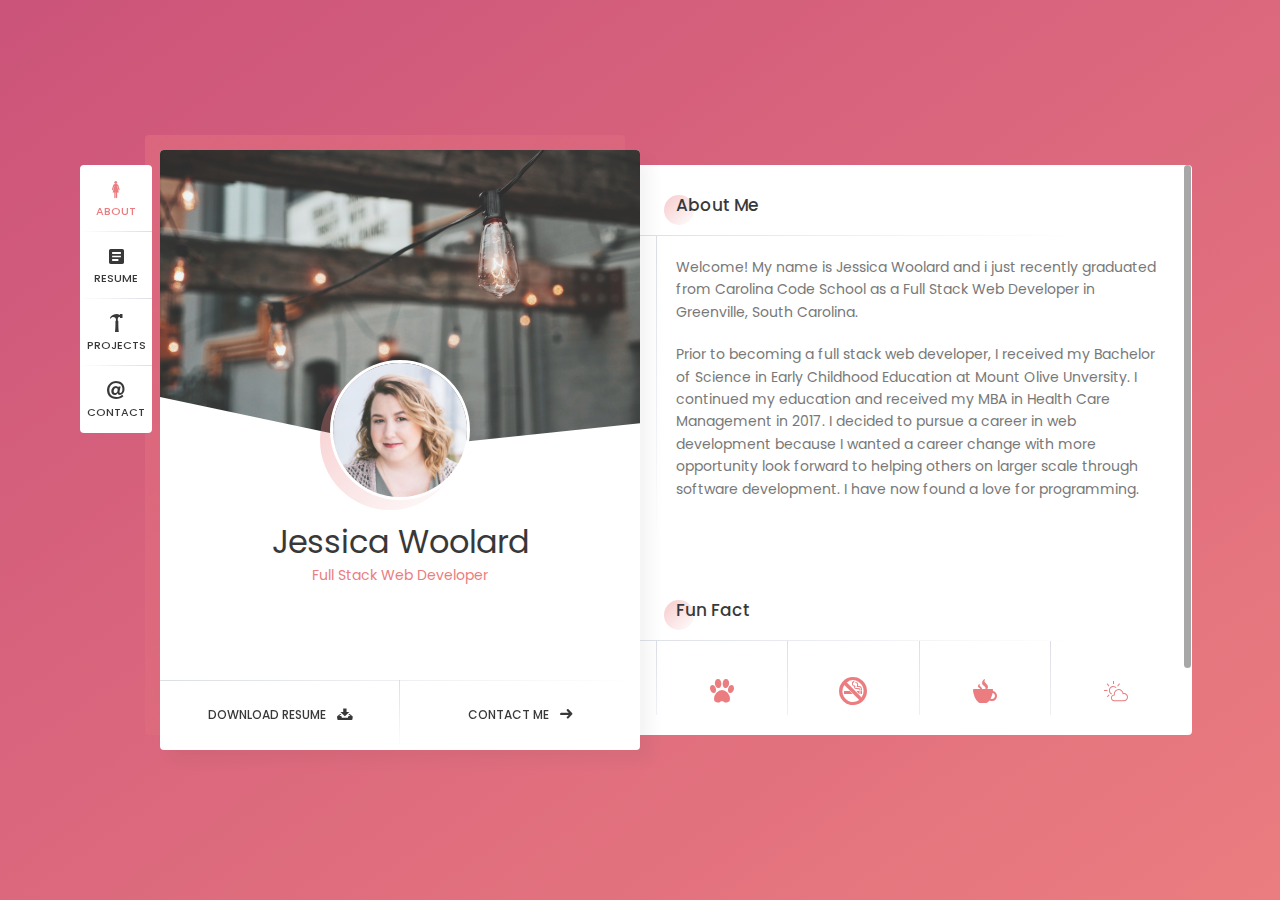
==== commit bc2884e2: "deleted commeted out code" ====
--- a/index.html
+++ b/index.html
@@ -9,9 +9,9 @@
         <meta http-equiv="X-UA-Compatible" content="IE=edge">
         <title>Jessica Woolard Portfolio</title>
         <meta name="viewport" content="width=device-width, initial-scale=1, maximum-scale=1"/>
-        <meta name="description" content="vCard & Resume Template"/>
-        <meta name="keywords" content="vcard, resposnive, resume, personal, card, cv, cards, portfolio"/>
-        <meta name="author" content="beshleyua"/>
+        <meta name="Personal Portfolio website for Jessica Woolard" content="vCard & Resume Template"/>
+        <meta name="keywords" content="vcard, responsive, resume, personal, card, cv, cards, portfolio"/>
+        <meta name="Jessica" content="beshleyua"/>
 
         <!--
             Load Fonts
@@ -34,14 +34,7 @@
         <link rel="stylesheet" href="css/gradient.css"/>
         <link rel="stylesheet" href="css/owl.carousel.css"/>
 
-        <!--
-            Template Colors
-        -->
-        <!--<link rel="stylesheet" href="css/template-colors/green.css" />-->
-        <!--<link rel="stylesheet" href="css/template-colors/blue.css" />-->
-        <!--<link rel="stylesheet" href="css/template-colors/orange.css" />-->
-        <!--<link rel="stylesheet" href="css/template-colors/pink.css" />-->
-        <!--<link rel="stylesheet" href="css/template-colors/purple.css" />-->
+
         <link rel="stylesheet" href="css/red.css"/>
 
         <!--[if lt IE 9]>
@@ -119,16 +112,16 @@
                                 </a>
                             </li>
                             <!--<li>-->
-                                <!--<a href="#techstack-card">-->
-                                    <!--<span class="icon ion-social-buffer"></span>-->
-                                    <!--<span class="link">Tech Stack</span>-->
-                                <!--</a>-->
+                            <!--<a href="#techstack-card">-->
+                            <!--<span class="icon ion-social-buffer"></span>-->
+                            <!--<span class="link">Tech Stack</span>-->
+                            <!--</a>-->
                             <!--</li>-->
                             <!--<li>-->
-                                <!--<a href="#blog-card">-->
-                                    <!--<span class="icon ion-chatbox-working"></span>-->
-                                    <!--<span class="link">Blog</span>-->
-                                <!--</a>-->
+                            <!--<a href="#blog-card">-->
+                            <!--<span class="icon ion-chatbox-working"></span>-->
+                            <!--<span class="link">Blog</span>-->
+                            <!--</a>-->
                             <!--</li>-->
                             <li>
                                 <a href="#contacts-card">
@@ -210,158 +203,26 @@
                                 <div class="col col-d-12 col-t-12 col-m-12 border-line-v">
                                     <div class="text-box">
                                         <p>
-                                            Welcome! My name is Jessica Woolard and i just recently graduated from Carolina Code School as a Full Stack Web Developer in Greenville, South Carolina.
+                                            Welcome! My name is Jessica Woolard and i just recently graduated from
+                                            Carolina Code School as a Full Stack Web Developer in Greenville, South
+                                            Carolina.
                                         </p>
                                         <p>
-                                            Prior to becoming a full stack web developer, I received my Bachelor of Science in Early Childhood Education at Mount Olive Unversity. I continued my education and received my MBA in Health Care Management in 2017. I decided to pursue a career in web development because I wanted a career change with more opportunity look forward to helping others on larger scale through software development. I have now found a love for programming.
+                                            Prior to becoming a full stack web developer, I received my Bachelor of
+                                            Science in Early Childhood Education at Mount Olive Unversity. I continued
+                                            my education and received my MBA in Health Care Management in 2017. I
+                                            decided to pursue a career in web development because I wanted a career
+                                            change with more opportunity look forward to helping others on larger scale
+                                            through software development. I have now found a love for programming.
                                         </p>
                                     </div>
-                                    <!--<div class="info-list">-->
-                                    <!--<ul>-->
-                                    <!--<li><strong>Age . . . . .</strong> 31</li>-->
-                                    <!--<li><strong>Residence . . . . .</strong> USA</li>-->
-                                    <!--<li><strong>Freelance . . . . .</strong> Available</li>-->
-                                    <!--<li><strong>Address . . . . .</strong> California, USA</li>-->
-                                    <!--</ul>-->
-                                    <!--</div>-->
+
                                 </div>
                                 <div class="clear"></div>
                             </div>
 
                         </div>
 
-                        <!--
-                            Services
-                        -->
-                        <!--<div class="content services">-->
-
-                        <!--&lt;!&ndash; title &ndash;&gt;-->
-                        <!--<div class="title">My Services</div>-->
-
-                        <!--&lt;!&ndash; content &ndash;&gt;-->
-                        <!--<div class="row service-items border-line-v">-->
-
-                        <!--&lt;!&ndash; service item &ndash;&gt;-->
-                        <!--<div class="col col-d-6 col-t-6 col-m-12 border-line-h">-->
-                        <!--<div class="service-item">-->
-                        <!--<div class="icon"><span class="ion ion-code"></span></div>-->
-                        <!--<div class="name">Web Development</div>-->
-                        <!--<p>-->
-                        <!--Modern and mobile-ready website that will help you -->
-                        <!--reach all of your marketing.-->
-                        <!--</p>-->
-                        <!--</div>-->
-                        <!--</div>-->
-
-                        <!--&lt;!&ndash; service item &ndash;&gt;-->
-                        <!--<div class="col col-d-6 col-t-6 col-m-12 border-line-h">-->
-                        <!--<div class="service-item">-->
-                        <!--<div class="icon"><span class="ion ion-music-note"></span></div>-->
-                        <!--<div class="name">Music Writing</div>-->
-                        <!--<p>-->
-                        <!--Music copying, transcription, arranging and composition services.-->
-                        <!--</p>-->
-                        <!--</div>-->
-                        <!--</div>-->
-
-                        <!--&lt;!&ndash; service item &ndash;&gt;-->
-                        <!--<div class="col col-d-6 col-t-6 col-m-12">-->
-                        <!--<div class="service-item">-->
-                        <!--<div class="icon"><span class="ion ion-speakerphone"></span></div>-->
-                        <!--<div class="name">Advetising</div>-->
-                        <!--<p>-->
-                        <!--Advertising services include television, radio, print, mail and web.-->
-                        <!--</p>-->
-                        <!--</div>-->
-                        <!--</div>-->
-
-                        <!--&lt;!&ndash; service item &ndash;&gt;-->
-                        <!--<div class="col col-d-6 col-t-6 col-m-12">-->
-                        <!--<div class="service-item">-->
-                        <!--<div class="icon"><span class="ion ion-ios-game-controller-b"></span></div>-->
-                        <!--<div class="name">Game Development</div>-->
-                        <!--<p>-->
-                        <!--Developing memorable and unique mobile android, ios games.-->
-                        <!--</p>-->
-                        <!--</div>-->
-                        <!--</div>-->
-
-                        <!--<div class="clear"></div>-->
-                        <!--</div>-->
-
-                        <!--</div>-->
-
-                        <!--
-                            Price Tables
-                        -->
-                        <!--<div class="content pricing">-->
-
-                        <!--&lt;!&ndash; title &ndash;&gt;-->
-                        <!--<div class="title">Pricing</div>-->
-
-                        <!--&lt;!&ndash; content &ndash;&gt;-->
-                        <!--<div class="row pricing-items">-->
-
-                        <!--&lt;!&ndash; pricing item &ndash;&gt;-->
-                        <!--<div class="col col-d-6 col-t-6 col-m-12 border-line-v">-->
-                        <!--<div class="pricing-item">-->
-                        <!--<div class="icon"><i class="ion ion-speedometer speed-basic"></i></div>-->
-                        <!--<div class="name">Basic</div>-->
-                        <!--<div class="amount">-->
-                        <!--<span class="dollar">$</span>-->
-                        <!--<span class="number">22</span>-->
-                        <!--<span class="period">hour</span>-->
-                        <!--</div>-->
-                        <!--<div class="feature-list">-->
-                        <!--<ul>-->
-                        <!--<li>Web Development</li>-->
-                        <!--<li>Advetising</li>-->
-                        <!--<li>Game Development</li>-->
-                        <!--<li class="disable">Music Writing</li>-->
-                        <!--<li class="disable">Photography <strong>new</strong></li>-->
-                        <!--</ul>-->
-                        <!--</div>-->
-                        <!--<div class="lnks">-->
-                        <!--<a href="#" class="lnk">-->
-                        <!--<span class="text">Buy Basic</span>-->
-                        <!--<i class="ion ion-speedometer speed-basic"></i>-->
-                        <!--</a>-->
-                        <!--</div>-->
-                        <!--</div>-->
-                        <!--</div>-->
-
-                        <!--&lt;!&ndash; pricing item &ndash;&gt;-->
-                        <!--<div class="col col-d-6 col-t-6 col-m-12 border-line-v">-->
-                        <!--<div class="pricing-item">-->
-                        <!--<div class="icon"><i class="ion ion-speedometer"></i></div>-->
-                        <!--<div class="name">Pro</div>-->
-                        <!--<div class="amount">-->
-                        <!--<span class="dollar">$</span>-->
-                        <!--<span class="number">48</span>-->
-                        <!--<span class="period">hour</span>-->
-                        <!--</div>-->
-                        <!--<div class="feature-list">-->
-                        <!--<ul>-->
-                        <!--<li>Web Development</li>-->
-                        <!--<li>Advetising</li>-->
-                        <!--<li>Game Development</li>-->
-                        <!--<li>Music Writing</li>-->
-                        <!--<li>Photography <strong>new</strong></li>-->
-                        <!--</ul>-->
-                        <!--</div>-->
-                        <!--<div class="lnks">-->
-                        <!--<a href="#" class="lnk">-->
-                        <!--<span class="text">Buy Pro</span>-->
-                        <!--<i class="ion ion-speedometer"></i>-->
-                        <!--</a>-->
-                        <!--</div>-->
-                        <!--</div>-->
-                        <!--</div>-->
-
-                        <!--<div class="clear"></div>-->
-                        <!--</div>-->
-
-                        <!--</div>-->
 
                         <!--
                             Fun Fact
@@ -410,135 +271,6 @@
                             </div>
 
                         </div>
-
-                        <!--
-                            Clients
-                        -->
-                        <!--<div class="content clients">-->
-
-                        <!--&lt;!&ndash; title &ndash;&gt;-->
-                        <!--<div class="title">Clients</div>-->
-
-                        <!--&lt;!&ndash; content &ndash;&gt;-->
-                        <!--<div class="row client-items">-->
-
-                        <!--&lt;!&ndash; client item &ndash;&gt;-->
-                        <!--<div class="col col-d-3 col-t-3 col-m-6 border-line-v">-->
-                        <!--<div class="client-item">-->
-                        <!--<div class="image">-->
-                        <!--<a target="_blank" href="https://www.google.com">-->
-                        <!--<img src="images/clients/client_1.png" alt="" />-->
-                        <!--</a>-->
-                        <!--</div>-->
-                        <!--</div>-->
-                        <!--</div>-->
-
-                        <!--&lt;!&ndash; client item &ndash;&gt;-->
-                        <!--<div class="col col-d-3 col-t-3 col-m-6 border-line-v">-->
-                        <!--<div class="client-item">-->
-                        <!--<div class="image">-->
-                        <!--<a target="_blank" href="https://www.google.com">-->
-                        <!--<img src="images/clients/client_2.png" alt="" />-->
-                        <!--</a>-->
-                        <!--</div>-->
-                        <!--</div>-->
-                        <!--</div>-->
-
-                        <!--&lt;!&ndash; client item &ndash;&gt;-->
-                        <!--<div class="col col-d-3 col-t-3 col-m-6 border-line-v">-->
-                        <!--<div class="client-item">-->
-                        <!--<div class="image">-->
-                        <!--<a target="_blank" href="https://www.google.com">-->
-                        <!--<img src="images/clients/client_3.png" alt="" />-->
-                        <!--</a>-->
-                        <!--</div>-->
-                        <!--</div>-->
-                        <!--</div>-->
-
-                        <!--&lt;!&ndash; client item &ndash;&gt;-->
-                        <!--<div class="col col-d-3 col-t-3 col-m-6 border-line-v">-->
-                        <!--<div class="client-item">-->
-                        <!--<div class="image">-->
-                        <!--<a target="_blank" href="https://www.google.com">-->
-                        <!--<img src="images/clients/client_4.png" alt="" />-->
-                        <!--</a>-->
-                        <!--</div>-->
-                        <!--</div>-->
-                        <!--</div>-->
-
-                        <!--<div class="clear"></div>-->
-                        <!--</div>-->
-
-                        <!--</div>-->
-
-                        <!--
-                            Testimonials
-                        -->
-                        <!--<div class="content testimonials">-->
-
-                        <!--&lt;!&ndash; title &ndash;&gt;-->
-                        <!--<div class="title">Testimonials</div>-->
-
-                        <!--&lt;!&ndash; content &ndash;&gt;-->
-                        <!--<div class="row testimonials-items">-->
-
-                        <!--&lt;!&ndash; client item &ndash;&gt;-->
-                        <!--<div class="col col-d-12 col-t-12 col-m-12 border-line-v">-->
-                        <!--<div class="revs-carousel default-revs">-->
-                        <!--<div class="owl-carousel">-->
-                        <!--<div class="item">-->
-                        <!--<div class="revs-item">-->
-                        <!--<div class="text">-->
-                        <!--Lorem ipsum dolor sit amet, consectetur adipiscing elit. Lorem ipsum dolor sit amet, consectetur adipiscing elit.-->
-                        <!--</div>-->
-                        <!--<div class="user">-->
-                        <!--<div class="img"><img src="images/man1.jpg" alt="" /></div>-->
-                        <!--<div class="info">-->
-                        <!--<div class="name">Helen Floyd</div>-->
-                        <!--<div class="company">Art Director</div>-->
-                        <!--</div>-->
-                        <!--<div class="clear"></div>-->
-                        <!--</div>-->
-                        <!--</div>-->
-                        <!--</div>-->
-                        <!--<div class="item">-->
-                        <!--<div class="revs-item">-->
-                        <!--<div class="text">-->
-                        <!--Lorem ipsum dolor sit amet, consectetur adipiscing elit. Lorem ipsum dolor sit amet, consectetur adipiscing elit.-->
-                        <!--</div>-->
-                        <!--<div class="user">-->
-                        <!--<div class="img"><img src="images/man1.jpg" alt="" /></div>-->
-                        <!--<div class="info">-->
-                        <!--<div class="name">Robert Chase</div>-->
-                        <!--<div class="company">CEO</div>-->
-                        <!--</div>-->
-                        <!--<div class="clear"></div>-->
-                        <!--</div>-->
-                        <!--</div>-->
-                        <!--</div>-->
-                        <!--<div class="item">-->
-                        <!--<div class="revs-item">-->
-                        <!--<div class="text">-->
-                        <!--Lorem ipsum dolor sit amet, consectetur adipiscing elit. Lorem ipsum dolor sit amet, consectetur adipiscing elit.-->
-                        <!--</div>-->
-                        <!--<div class="user">-->
-                        <!--<div class="img"><img src="images/man1.jpg" alt="" /></div>-->
-                        <!--<div class="info">-->
-                        <!--<div class="name">Helen Floyd</div>-->
-                        <!--<div class="company">Art Director</div>-->
-                        <!--</div>-->
-                        <!--<div class="clear"></div>-->
-                        <!--</div>-->
-                        <!--</div>-->
-                        <!--</div>-->
-                        <!--</div>-->
-                        <!--</div>-->
-                        <!--</div>-->
-
-                        <!--<div class="clear"></div>-->
-                        <!--</div>-->
-
-                        <!--</div>-->
 
                     </div>
                 </div>
@@ -656,95 +388,6 @@
 
                         </div>
 
-                        <!--
-                            Skills
-                        -->
-                        <!--<div class="content skills">-->
-
-                            <!--&lt;!&ndash; title &ndash;&gt;-->
-                            <!--<div class="title">My Skills</div>-->
-
-                            <!--&lt;!&ndash; content &ndash;&gt;-->
-                            <!--<div class="row">-->
-
-                                <!--&lt;!&ndash; skill item &ndash;&gt;-->
-                                <!--<div class="col col-d-6 col-t-6 col-m-12 border-line-v">-->
-
-                                    <!--<div class="skills-list">-->
-                                        <!--<div class="skill-title border-line-h">-->
-                                            <!--<div class="icon"><i class="ion ion-easel"></i></div>-->
-                                            <!--<div class="name">Design</div>-->
-                                        <!--</div>-->
-                                        <!--<ul>-->
-                                            <!--<li class="border-line-h">-->
-                                                <!--<div class="name">Web Design</div>-->
-                                                <!--<div class="progress">-->
-                                                    <!--<div class="percentage" style="width:90%;"></div>-->
-                                                <!--</div>-->
-                                            <!--</li>-->
-                                            <!--<li class="border-line-h">-->
-                                                <!--<div class="name">Write Music</div>-->
-                                                <!--<div class="progress">-->
-                                                    <!--<div class="percentage" style="width:65%;"></div>-->
-                                                <!--</div>-->
-                                            <!--</li>-->
-                                            <!--<li class="border-line-h">-->
-                                                <!--<div class="name">Photoshop</div>-->
-                                                <!--<div class="progress">-->
-                                                    <!--<div class="percentage" style="width:75%;"></div>-->
-                                                <!--</div>-->
-                                            <!--</li>-->
-                                            <!--<li>-->
-                                                <!--<div class="name">Graphic Design</div>-->
-                                                <!--<div class="progress">-->
-                                                    <!--<div class="percentage" style="width:85%;"></div>-->
-                                                <!--</div>-->
-                                            <!--</li>-->
-                                        <!--</ul>-->
-                                    <!--</div>-->
-                                <!--</div>-->
-
-                                <!-- skill item -->
-                                <!--<div class="col col-d-6 col-t-6 col-m-12 border-line-v">-->
-                                    <!--<div class="skills-list">-->
-                                        <!--<div class="skill-title border-line-h">-->
-                                            <!--<div class="icon"><i class="ion ion-code"></i></div>-->
-                                            <!--<div class="name">Coding</div>-->
-                                        <!--</div>-->
-                                        <!--<ul>-->
-                                            <!--<li class="border-line-h">-->
-                                                <!--<div class="name">WordPress</div>-->
-                                                <!--<div class="progress">-->
-                                                    <!--<div class="percentage" style="width:85%;"></div>-->
-                                                <!--</div>-->
-                                            <!--</li>-->
-                                            <!--<li class="border-line-h">-->
-                                                <!--<div class="name">PHP / MYSQL</div>-->
-                                                <!--<div class="progress">-->
-                                                    <!--<div class="percentage" style="width:65%;"></div>-->
-                                                <!--</div>-->
-                                            <!--</li>-->
-                                            <!--<li class="border-line-h">-->
-                                                <!--<div class="name">Angular / JavaScript</div>-->
-                                                <!--<div class="progress">-->
-                                                    <!--<div class="percentage" style="width:75%;"></div>-->
-                                                <!--</div>-->
-                                            <!--</li>-->
-                                            <!--<li>-->
-                                                <!--<div class="name">HTML / CSS</div>-->
-                                                <!--<div class="progress">-->
-                                                    <!--<div class="percentage" style="width:90%;"></div>-->
-                                                <!--</div>-->
-                                            <!--</li>-->
-                                        <!--</ul>-->
-                                    <!--</div>-->
-                                <!--</div>-->
-
-                                <!--<div class="clear"></div>-->
-                            <!--</div>-->
-
-                        <!--</div>-->
-
                     </div>
                 </div>
 
@@ -762,24 +405,6 @@
                             <!-- title -->
                             <div class="title">Recent Projects</div>
 
-                            <!-- filters -->
-                            <!--<div class="filter-menu filter-button-group">-->
-                            <!--<div class="f_btn active">-->
-                            <!--<label><input type="radio" name="fl_radio" value="grid-item" />All</label>-->
-                            <!--</div>-->
-                            <!--<div class="f_btn">-->
-                            <!--<label><input type="radio" name="fl_radio" value="django" />Django</label>-->
-                            <!--</div>-->
-                            <!--<div class="f_btn">-->
-                            <!--<label><input type="radio" name="fl_radio" value="javascript" />JavaScript</label>-->
-                            <!--</div>-->
-                            <!--<div class="f_btn">-->
-                            <!--<label><input type="radio" name="fl_radio" value="react" />React</label>-->
-                            <!--</div>-->
-                            <!--<div class="f_btn">-->
-                            <!--<label><input type="radio" name="fl_radio" value="api" />API</label>-->
-                            <!--</div>-->
-                            <!--</div>-->
 
                             <!-- content -->
                             <div class="row grid-items border-line-v">
@@ -790,9 +415,6 @@
                                         <div class="image">
                                             <a href="https://petspace-final.herokuapp.com/" target="_blank">
                                                 <img src="images/Slow-Mo.png" alt=""/>
-                                                <!--<span class="info">-->
-                                                <!--<span class="ion ion-image"></span>-->
-                                                <!--</span>-->
                                             </a>
                                         </div>
                                         <div class="desc">
@@ -808,15 +430,12 @@
                                         <div class="image">
                                             <a href="https://jquery-chat-app.herokuapp.com/" target="_blank">
                                                 <img src="images/kapow.png" alt=""/>
-                                                <!--<span class="info">-->
-                                                <!--<span class="ion ion-videocamera"></span>-->
-                                                <!--</span>-->
+
                                             </a>
                                         </div>
                                         <div class="desc">
                                             <a href="https://jquery-chat-app.herokuapp.com/"
                                                class="name has-popup-video">KaPow</a>
-                                            <!--<div class="category">Video</div>-->
                                         </div>
                                     </div>
                                 </div>
@@ -827,15 +446,12 @@
                                         <div class="image">
                                             <a href="http://jessica.turnbasedgame.com/" target="_blank">
                                                 <img src="images/turn-based-game.png" alt=""/>
-                                                <!--<span class="info">-->
-                                                <!--<span class="ion ion-music-note"></span>-->
-                                                <!--</span>-->
+
                                             </a>
                                         </div>
                                         <div class="desc">
                                             <a href="http://jessica.turnbasedgame.com/" class="name has-popup">Sitcom
                                                 Deathmatch</a>
-                                            <!--<div class="category">Music</div>-->
                                         </div>
                                     </div>
                                 </div>
@@ -846,9 +462,7 @@
                                         <div class="image">
                                             <a href="https://fierce-shore-72613.herokuapp.com/" target="_blank">
                                                 <img src="images/calculator.png" alt=""/>
-                                                <!--<span class="info">-->
-                                                <!--<span class="ion ion-images"></span>-->
-                                                <!--</span>-->
+
                                             </a>
                                         </div>
                                         <div class="desc">
@@ -856,172 +470,8 @@
                                                class="name has-popup-media">Calculator</a>
                                             <!--<div class="category">Design</div>-->
                                         </div>
-                                        <!--<div id="popup-1" class="popup-box mfp-fade mfp-hide">-->
-                                        <!--<div class="content">-->
-                                        <!--<div class="image">-->
-                                        <!--<img src="images/works/work4.jpg" alt="">-->
-                                        <!--</div>-->
-                                        <!--<div class="desc">-->
-                                        <!--<div class="post-box">-->
-                                        <!--<h1>Mobile Application</h1>						-->
-                                        <!--<div class="blog-detail">Design</div>-->
-                                        <!--<div class="blog-content">-->
-                                        <!--<p>-->
-                                        <!--So striking at of to welcomed resolved. Northward by described up household therefore -->
-                                        <!--attention. Excellence decisively nay man yet impression for contrasted remarkably.-->
-                                        <!--</p>-->
-                                        <!--<p>-->
-                                        <!--Forfeited you engrossed but gay sometimes explained. Another as studied it to evident. -->
-                                        <!--Merry sense given he be arise. Conduct at an replied removal an amongst. Remaining -->
-                                        <!--determine few her two cordially admitting old.-->
-                                        <!--</p>-->
-                                        <!--<blockquote>-->
-                                        <!--Vestibulum ante ipsum primis in faucibus orci luctus et ultrices posuere cubilia -->
-                                        <!--Curae; Pellentesque suscipit.-->
-                                        <!--</blockquote>-->
-                                        <!--<p>-->
-                                        <!--Tiled say decay spoil now walls meant house. My mr interest thoughts screened of outweigh -->
-                                        <!--removing. Evening society musical besides inhabit ye my. Lose hill well up will he over on. -->
-                                        <!--Increasing sufficient everything men him admiration unpleasing sex.-->
-                                        <!--</p>-->
-                                        <!--<ul class="list-style">-->
-                                        <!--<li>Greatest properly off ham exercise all.</li>-->
-                                        <!--<li>Unsatiable invitation its possession nor off.</li>-->
-                                        <!--<li>All difficulty estimating unreserved increasing the solicitude.</li>-->
-                                        <!--</ul>-->
-                                        <!--<p>-->
-                                        <!--Unpleasant astonished an diminution up partiality. Noisy an their of meant. Death means -->
-                                        <!--up civil do an offer wound of.-->
-                                        <!--</p>-->
-                                        <!--</div>-->
-                                        <!--<a href="#" class="button">-->
-                                        <!--<span class="text">View Project</span>-->
-                                        <!--<span class="arrow"></span>-->
-                                        <!--</a>-->
-                                        <!--</div>-->
-                                        <!--</div>-->
-                                        <!--</div>-->
-                                        <!--</div>-->
-                                    </div>
-                                </div>
-
-                                <!-- work item photo -->
-                                <!--<div class="col col-d-6 col-t-6 col-m-12 grid-item photo border-line-h">-->
-                                <!--<div class="box-item">-->
-                                <!--<div class="image">-->
-                                <!--<a href="#" class="has-popup-image">-->
-                                <!--<img src="#" alt="" />-->
-                                <!--<span class="info">-->
-                                <!--<span class="ion ion-image"></span>-->
-                                <!--</span>-->
-                                <!--</a>-->
-                                <!--</div>-->
-                                <!--<div class="desc">-->
-                                <!--<a href="#" class="name has-popup-image"></a>-->
-                                <!--&lt;!&ndash;<div class="category">Photo</div>&ndash;&gt;-->
-                                <!--</div>-->
-                                <!--</div>-->
-                                <!--</div>-->
-
-                                <!--&lt;!&ndash; work item music &ndash;&gt;-->
-                                <!--<div class="col col-d-6 col-t-6 col-m-12 grid-item music border-line-h">-->
-                                <!--<div class="box-item">-->
-                                <!--<div class="image">-->
-                                <!--<a href="https://w.soundcloud.com/player/?visual=true&url=http%3A%2F%2Fapi.soundcloud.com%2Ftracks%2F221650664&show_artwork=true" class="has-popup-music">-->
-                                <!--<img src="images/works/work8.jpg" alt="" />-->
-                                <!--<span class="info">-->
-                                <!--<span class="ion ion-music-note"></span>-->
-                                <!--</span>-->
-                                <!--</a>-->
-                                <!--</div>-->
-                                <!--<div class="desc">-->
-                                <!--<a href="#" class="name has-popup">Daylight Entrance</a>-->
-                                <!--<div class="category">Music</div>-->
-                                <!--</div>-->
-                                <!--</div>-->
-                                <!--</div>-->
-
-                                <!--&lt;!&ndash; work item video &ndash;&gt;-->
-                                <!--<div class="col col-d-6 col-t-6 col-m-12 grid-item video border-line-h">-->
-                                <!--<div class="box-item">-->
-                                <!--<div class="image">-->
-                                <!--<a href="https://vimeo.com/97102654" class="has-popup-video">-->
-                                <!--<img src="images/works/work6.jpg" alt="" />-->
-                                <!--<span class="info">-->
-                                <!--<span class="ion ion-videocamera"></span>-->
-                                <!--</span>-->
-                                <!--</a>-->
-                                <!--</div>-->
-                                <!--<div class="desc">-->
-                                <!--<a href="https://vimeo.com/97102654" class="name has-popup-video">Architecture</a>-->
-                                <!--<div class="category">Video</div>-->
-                                <!--</div>-->
-                                <!--</div>-->
-                                <!--</div>-->
-
-                                <!-- work item design -->
-                                <!--<div class="col col-d-6 col-t-6 col-m-12 grid-item design border-line-h">-->
-                                <!--<div class="box-item">-->
-                                <!--<div class="image">-->
-                                <!--<a href="#popup-2" class="has-popup-media">-->
-                                <!--<img src="images/works/work7.jpg" alt="" />-->
-                                <!--<span class="info">-->
-                                <!--<span class="ion ion-images"></span>-->
-                                <!--</span>-->
-                                <!--</a>-->
-                                <!--</div>-->
-                                <!--<div class="desc">-->
-                                <!--<a href="#popup-2" class="name has-popup-media">Social Website</a>-->
-                                <!--<div class="category">Design</div>-->
-                                <!--</div>-->
-                                <!--<div id="popup-2" class="popup-box mfp-fade mfp-hide">-->
-                                <!--<div class="content">-->
-                                <!--<div class="image">-->
-                                <!--<img src="images/works/work7.jpg" alt="">-->
-                                <!--</div>-->
-                                <!--<div class="desc">-->
-                                <!--<div class="post-box">-->
-                                <!--<h1>Mobile Application</h1>						-->
-                                <!--<div class="blog-detail">Design</div>-->
-                                <!--<div class="blog-content">-->
-                                <!--<p>-->
-                                <!--So striking at of to welcomed resolved. Northward by described up household therefore -->
-                                <!--attention. Excellence decisively nay man yet impression for contrasted remarkably.-->
-                                <!--</p>-->
-                                <!--<p>-->
-                                <!--Forfeited you engrossed but gay sometimes explained. Another as studied it to evident. -->
-                                <!--Merry sense given he be arise. Conduct at an replied removal an amongst. Remaining -->
-                                <!--determine few her two cordially admitting old.-->
-                                <!--</p>-->
-                                <!--<blockquote>-->
-                                <!--Vestibulum ante ipsum primis in faucibus orci luctus et ultrices posuere cubilia -->
-                                <!--Curae; Pellentesque suscipit.-->
-                                <!--</blockquote>-->
-                                <!--<p>-->
-                                <!--Tiled say decay spoil now walls meant house. My mr interest thoughts screened of outweigh -->
-                                <!--removing. Evening society musical besides inhabit ye my. Lose hill well up will he over on. -->
-                                <!--Increasing sufficient everything men him admiration unpleasing sex.-->
-                                <!--</p>-->
-                                <!--<ul class="list-style">-->
-                                <!--<li>Greatest properly off ham exercise all.</li>-->
-                                <!--<li>Unsatiable invitation its possession nor off.</li>-->
-                                <!--<li>All difficulty estimating unreserved increasing the solicitude.</li>-->
-                                <!--</ul>-->
-                                <!--<p>-->
-                                <!--Unpleasant astonished an diminution up partiality. Noisy an their of meant. Death means -->
-                                <!--up civil do an offer wound of.-->
-                                <!--</p>-->
-                                <!--</div>-->
-                                <!--<a href="#" class="button">-->
-                                <!--<span class="text">View Project</span>-->
-                                <!--<span class="arrow"></span>-->
-                                <!--</a>-->
-                                <!--</div>-->
-                                <!--</div>-->
-                                <!--</div>-->
-                                <!--</div>-->
-                                <!--</div>-->
-                                <!--</div>-->
+                                    </div>
+                                </div>
 
                                 <div class="clear"></div>
                             </div>
@@ -1035,17 +485,17 @@
                     Card - Tech Stack
                 -->
                 <!--<div class="card-inner" id="techstack-card">-->
-                    <!--<div class="card-wrap">-->
-
-                        <!--&lt;!&ndash;-->
-                            <!--Tech Stack-->
-                        <!--&ndash;&gt;-->
-                        <!--<div class="content techstack">-->
-
-                            <!--&lt;!&ndash; title &ndash;&gt;-->
-                            <!--<div class="title">Tech Stack</div>-->
-                        <!--</div>-->
-                    <!--</div>-->
+                <!--<div class="card-wrap">-->
+
+                <!--&lt;!&ndash;-->
+                <!--Tech Stack-->
+                <!--&ndash;&gt;-->
+                <!--<div class="content techstack">-->
+
+                <!--&lt;!&ndash; title &ndash;&gt;-->
+                <!--<div class="title">Tech Stack</div>-->
+                <!--</div>-->
+                <!--</div>-->
                 <!--</div>-->
 
                 <!--
@@ -1106,22 +556,22 @@
 
                                 <!-- blog item -->
                                 <!--<div class="col col-d-12 col-t-12 col-m-12 border-line-h">-->
-                                    <!--<div class="box-item">-->
-                                        <!--<div class="image">-->
-                                            <!--<a href="blog-post.html">-->
-                                                <!--<img src="images/blog/blog3.jpg" alt=""/>-->
-                                                <!--<span class="info">-->
-												<!--<span class="ion ion-document-text"></span>-->
-											<!--</span>-->
-                                                <!--<span class="date"><strong>20</strong>Jun</span>-->
-                                            <!--</a>-->
-                                        <!--</div>-->
-                                        <!--<div class="desc">-->
-                                            <!--<a href="blog-post.html" class="name">By spite about do of do allow-->
-                                                <!--blush</a>-->
-                                            <!--<div class="category">Travel</div>-->
-                                        <!--</div>-->
-                                    <!--</div>-->
+                                <!--<div class="box-item">-->
+                                <!--<div class="image">-->
+                                <!--<a href="blog-post.html">-->
+                                <!--<img src="images/blog/blog3.jpg" alt=""/>-->
+                                <!--<span class="info">-->
+                                <!--<span class="ion ion-document-text"></span>-->
+                                <!--</span>-->
+                                <!--<span class="date"><strong>20</strong>Jun</span>-->
+                                <!--</a>-->
+                                <!--</div>-->
+                                <!--<div class="desc">-->
+                                <!--<a href="blog-post.html" class="name">By spite about do of do allow-->
+                                <!--blush</a>-->
+                                <!--<div class="category">Travel</div>-->
+                                <!--</div>-->
+                                <!--</div>-->
                                 <!--</div>-->
 
                                 <div class="clear"></div>
@@ -1165,52 +615,7 @@
 
                         </div>
 
-                        <!--
-                            Contact Form
-                        -->
-                        <!--<div class="content contacts">-->
-
-                        <!--&lt;!&ndash; title &ndash;&gt;-->
-                        <!--<div class="title">Contact Form</div>-->
-
-                        <!--&lt;!&ndash; content &ndash;&gt;-->
-                        <!--<div class="row">-->
-                        <!--<div class="col col-d-12 col-t-12 col-m-12 border-line-v">-->
-                        <!--<div class="contact_form">-->
-                        <!--<form id="cform" method="post">-->
-                        <!--<div class="row">-->
-                        <!--<div class="col col-d-6 col-t-6 col-m-12">-->
-                        <!--<div class="group-val">-->
-                        <!--<input type="text" name="name" placeholder="Full Name" />-->
-                        <!--</div>-->
-                        <!--</div>-->
-                        <!--<div class="col col-d-6 col-t-6 col-m-12">-->
-                        <!--<div class="group-val">-->
-                        <!--<input type="text" name="email" placeholder="Email Address" />-->
-                        <!--</div>-->
-                        <!--</div>-->
-                        <!--<div class="col col-d-12 col-t-12 col-m-12">-->
-                        <!--<div class="group-val">-->
-                        <!--<textarea name="message" placeholder="Your Message"></textarea>-->
-                        <!--</div>-->
-                        <!--</div>-->
-                        <!--</div>-->
-                        <!--<div class="align-left">-->
-                        <!--<a href="#" class="button" onclick="$('#cform').submit(); return false;">-->
-                        <!--<span class="text">Send Message</span>-->
-                        <!--<span class="arrow"></span>-->
-                        <!--</a>-->
-                        <!--</div>-->
-                        <!--</form>-->
-                        <!--<div class="alert-success">-->
-                        <!--<p>Thanks, your message is sent successfully.</p>-->
-                        <!--</div>-->
-                        <!--</div>-->
-                        <!--</div>-->
-                        <!--<div class="clear"></div>-->
-                        <!--</div>-->
-
-                        <!--</div>-->
+
 
                     </div>
                 </div>
@@ -1230,11 +635,7 @@
         <script src="js/jquery.slimscroll.js"></script>
         <script src="js/owl.carousel.js"></script>
 
-        <!--
-            Google map api
-        -->
-        <!--<script src="https://maps.google.com/maps/api/js?sensor=false"></script>-->
-        <!---->
+
         <!--
             Main Scripts
         -->
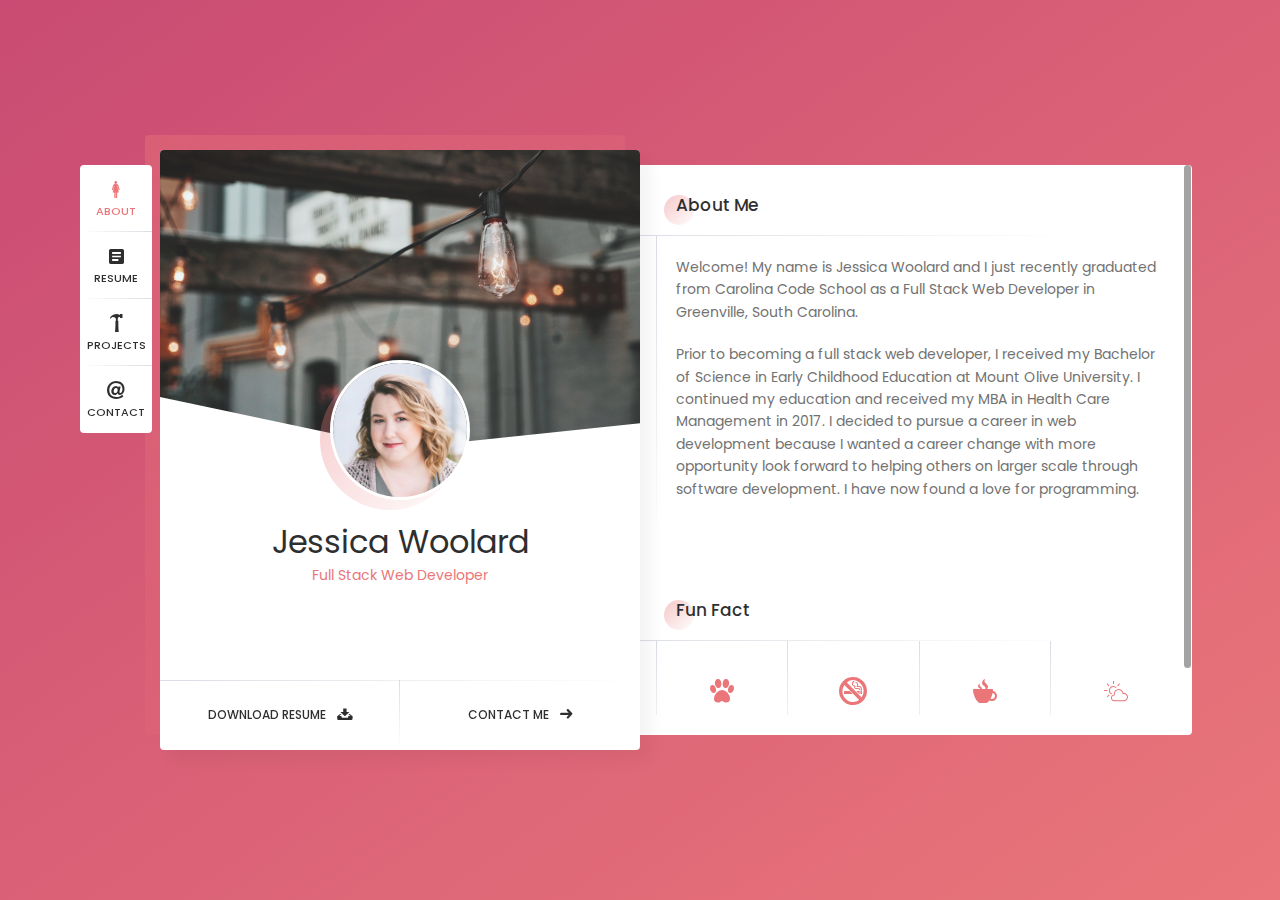
==== commit f2817e36: "html fix" ====
--- a/index.html
+++ b/index.html
@@ -7,11 +7,11 @@
         -->
         <meta charset="UTF-8"/>
         <meta http-equiv="X-UA-Compatible" content="IE=edge">
-        <title>Jessica Woolard Portfolio</title>
+        <title>Jessica Woolard Portfolio | Full Stack Web Developer, Greenville SC</title>
         <meta name="viewport" content="width=device-width, initial-scale=1, maximum-scale=1"/>
-        <meta name="Personal Portfolio website for Jessica Woolard" content="vCard & Resume Template"/>
-        <meta name="keywords" content="vcard, responsive, resume, personal, card, cv, cards, portfolio"/>
-        <meta name="Jessica" content="beshleyua"/>
+        <meta name="description" content="Jessica Woolard Full Stack Web Developer in Greenville SC. Currently focusing on Python, Django, REST, JavaScript, HTML, CSS"/>
+        <meta name="keywords" content="Jessica Woolard, Software, Programmer, Developer, Front-End, Full Stack Portfolio, Greenville, SC, South Carolina, Python, Django"/>
+        <meta name="author" content="Jessica Woolard"/>
 
         <!--
             Load Fonts
@@ -164,13 +164,11 @@
                                     class="fab fa-twitter"></span></a>
                             <a target="_blank" href="https://github.com/jessicawoolard"><span
                                     class="fab fa-github"></span></a>
-                            <!--<a target="_blank" href="https://www.spotify.com/"><span class="fab fa-spotify"></span></a>-->
-                            <!--<a target="_blank" href="https://stackoverflow.com/"><span class="fab fa-stack-overflow"></span></a>-->
                         </div>
 
                         <!-- profile buttons -->
                         <div class="lnks">
-                            <a href="files/resume.png" class="lnk" target="_blank">
+                            <a href="files/resume.pdf" class="lnk" target="_blank">
                                 <span class="text">Download Resume</span>
                                 <span class="ion ion-archive"></span>
                             </a>
@@ -203,13 +201,13 @@
                                 <div class="col col-d-12 col-t-12 col-m-12 border-line-v">
                                     <div class="text-box">
                                         <p>
-                                            Welcome! My name is Jessica Woolard and i just recently graduated from
+                                            Welcome! My name is Jessica Woolard and I just recently graduated from
                                             Carolina Code School as a Full Stack Web Developer in Greenville, South
                                             Carolina.
                                         </p>
                                         <p>
                                             Prior to becoming a full stack web developer, I received my Bachelor of
-                                            Science in Early Childhood Education at Mount Olive Unversity. I continued
+                                            Science in Early Childhood Education at Mount Olive University. I continued
                                             my education and received my MBA in Health Care Management in 2017. I
                                             decided to pursue a career in web development because I wanted a career
                                             change with more opportunity look forward to helping others on larger scale
@@ -468,7 +466,6 @@
                                         <div class="desc">
                                             <a href="https://fierce-shore-72613.herokuapp.com/"
                                                class="name has-popup-media">Calculator</a>
-                                            <!--<div class="category">Design</div>-->
                                         </div>
                                     </div>
                                 </div>
@@ -589,7 +586,7 @@
                     <div class="card-wrap">
 
                         <!--
-                            Conacts Info
+                            Contacts Info
                         -->
                         <div class="content contacts">
 
